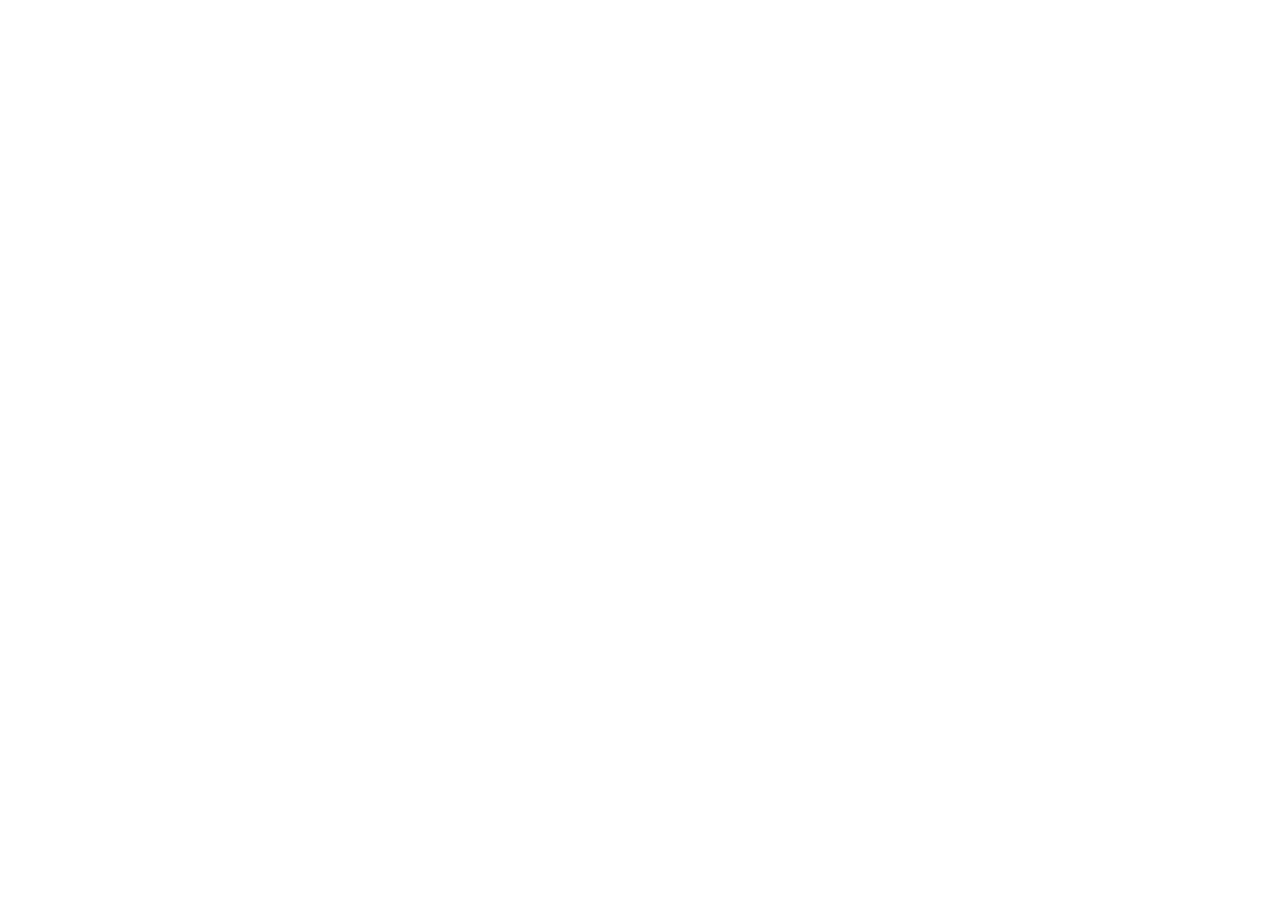
==== index.html @ ed799cfe "update" ====
<!DOCTYPE html>
<html lang="en">

<head>
    <meta content='UTF-8' http-equiv='Content-Type'>
    <meta content='minimum-scale=1, initial-scale=1, width=device-width, shrink-to-fit=no' name='viewport'>  
    <meta content='global' name='target'>
    <meta content='global' name='distribution'>
    <meta content='notranslate' name='google'>
    <meta content='unsafe-url' name='referrer'>
    <meta content='telephone=no' name='format -detection'>

    <meta content='' name='generator'>
    <meta content='summary_large_image' name='twitter:card'>

    <!--[langaue]__________________________________________________-->
    <meta content='en' property='og:type' >
    <meta content='en' property='og:locale' >
    <meta content='en' http-equiv='Content-Language' >
    <meta content='en' name='language' >
    <!--[/language]__________________________________________________-->


    <!--[url]__________________________________________________-->
    <meta content='//sharm-elsheikh.github.io' property='og:url' >
    <link href='//sharm-elsheikh.github.io' rel='canonical'/>
    <link href='//sharm-elsheikh.github.io/#/en/' rel='alternate'/>
    <link href='//sharm-elsheikh.github.io/#/en/tours' rel='alternate'/>
    <meta content='//sharm-elsheikh.github.io' name='twitter:url'>
    <!--[url]__________________________________________________-->


    <!--[Title]__________________________________________________-->
    <title>Travco Excursions</title>
    <meta content='Travco Excursions' property='og:title' >
    <meta content='Travco Excursions' property='og:site_name' >

    <meta content='Travco Excursions' name='twitter:title'>
    <!--[/Title]__________________________________________________-->


    <!--[Description]__________________________________________________-->
    <meta content='Travco Excursions' name='description'>
    <meta content='Travco Excursions' property='og:description' >

    <meta content='Travco Excursions' name='twitter:description'>
    <!--[/Description]__________________________________________________-->


    <!--[images]__________________________________________________-->
    <link rel="icon" href="/res/pics/travco/logo.png">

    <link href='/res/pics/travco/travco.png' rel='image_src'/>
    <meta content='/res/pics/travco/travco.png' name='thumbnail'>
    <meta content='/res/pics/travco/travco.png' property='og:image' >
    <meta content='1200' property='og:image:width' >
    <meta content='630' property='og:image:height' >
    <meta content='' property='og:image:alt' >

    <meta content='/res/pics/travco/travco.png' name='twitter:image'>
    <meta content='1200' name='twitter:image:width'>
    <meta content='630' name='twitter:image:height'>
    <meta content='' name='twitter:image:alt'>

    <!--[/images]__________________________________________________-->


    <!--[PWA]__________________________________________________-->
    <link href='/manifest.json' rel='manifest'/>

    <meta content='IE=edge,chrome=1' http-equiv='X-UA-Compatible'>
    <meta content='yes' name='mobile-web-app-capable'>
    <meta content='yes' name='apple-mobile-web-app-capable'>
    <meta content='Travco Excursions' name='application-name'>
    <meta content='Travco Excursions' name='apple-mobile-web-app-title'>
    <meta content='Travco Excursions' name='msapplication-starturl'>
    <meta content='force' name='imagemode'>
    <meta content='no' name='full-screen'>
    <meta content='application' name='browsermode'>
    <meta content='#bc004b' name='theme-color'>
    <meta content='#bc004b' name='apple-mobile-web-app-status-bar-style'>
    <meta content='#bc004b' name='msapplication-TileColor'>
    <meta content='#bc004b' name='msapplication-navbutton-color'>
    <link href='/res/pics/travco/logo.png' rel='shortcut icon' type='image/x-icon'/>

    <link href='/res/pics/travco/logo.png' rel='mask-icon' size='any'/>
    <link href='/res/pics/travco/logo.png' rel='icon' sizes='192x92' type='image/png'/>
    <link href='/res/pics/travco/logo.png' rel='icon' sizes='512x512' type='image/png'/>
    <link href='/res/pics/travco/logo.png' rel='apple-touch-icon'/>
    <link href='/res/pics/travco/logo.png' rel='apple-touch-icon-precomposed' sizes='57x57'/>
    <link href='/res/pics/travco/logo.png' rel='apple-touch-icon' sizes='72x72'/>
    <link href='/res/pics/travco/logo.png' rel='apple-touch-icon' sizes='76x76'/>
    <link href='/res/pics/travco/logo.png' rel='apple-touch-icon' sizes='120x120'/>
    <link href='/res/pics/travco/logo.png' rel='apple-touch-icon' sizes='152x152'/>
    <link href='/res/pics/travco/logo.png' rel='apple-touch-icon' sizes='512x512'/>
    <link href='/res/pics/travco/logo.png' rel='apple-touch-startup-image'/>
    <meta content='/res/pics/travco/logo.png' name='msapplication-TileImage'>
    <meta content='/res/pics/travco/logo.png' name='msapplication-square70x70logo'>
    <meta content='/res/pics/travco/logo.png' name='msapplication-square150x150logo'>
    <meta content='/res/pics/travco/logo.png' name='msapplication-square310x310logo'>

    <!--[/PWA]__________________________________________________-->

    <link href="res/libs/beercss/beer.min.css" rel="stylesheet"/>
    <link href="res/css/index.css" rel="stylesheet"/>

    <script src="res/libs/vue/vue.global.prod.js"></script>
    <script src="res/libs/vue/vue-router.global.prod.js"></script>

</head>

<body class="light">
<div id="app">
    <router-view></router-view>
</div>
    <script type="module" src="res/libs/beercss/beer.min.js"></script>
    <script src="res/js/index.js"></script>
</body>
</html>
---- res/css/index.css ----
[v-cloak] {display: none;}
.hide {display: none;}
.invisible {visibility: hidden;}

:root,body.light {
--primary:#bc004b;
--on-primary:#ffffff;
--primary-container:#ffd9de;
--on-primary-container:#400014;
--secondary:#75565b;
--on-secondary:#ffffff;
--secondary-container:#ffd9de;
--on-secondary-container:#2c1519;
--tertiary:#795831;
--on-tertiary:#ffffff;
--tertiary-container:#ffddba;
--on-tertiary-container:#2b1700;
--error:#ba1a1a;
--on-error:#ffffff;
--error-container:#ffdad6;
--on-error-container:#410002;
--background:#fffbff;
--on-background:#201a1b;
--surface:#fff8f7;
--on-surface:#201a1b;
--surface-variant:#f3dddf;
--on-surface-variant:#524345;
--outline:#847375;
--outline-variant:#d6c2c3;
--shadow:#000000;
--scrim:#000000;
--inverse-surface:#362f2f;
--inverse-on-surface:#fbeeee;
--inverse-primary:#ffb2be;
--surface-dim:#e3d7d8;
--surface-bright:#fff8f7;
--surface-container-lowest:#ffffff;
--surface-container-low:#fdf1f1;
--surface-container:#f8ebeb;
--surface-container-high:#f2e5e6;
--surface-container-highest:#ece0e0;
}
/* body.dark { } */


.fade-enter-active, .fade-leave-active {transition: opacity 0.5s ease;}
.fade-enter-from, .fade-leave-to {opacity: 0;}
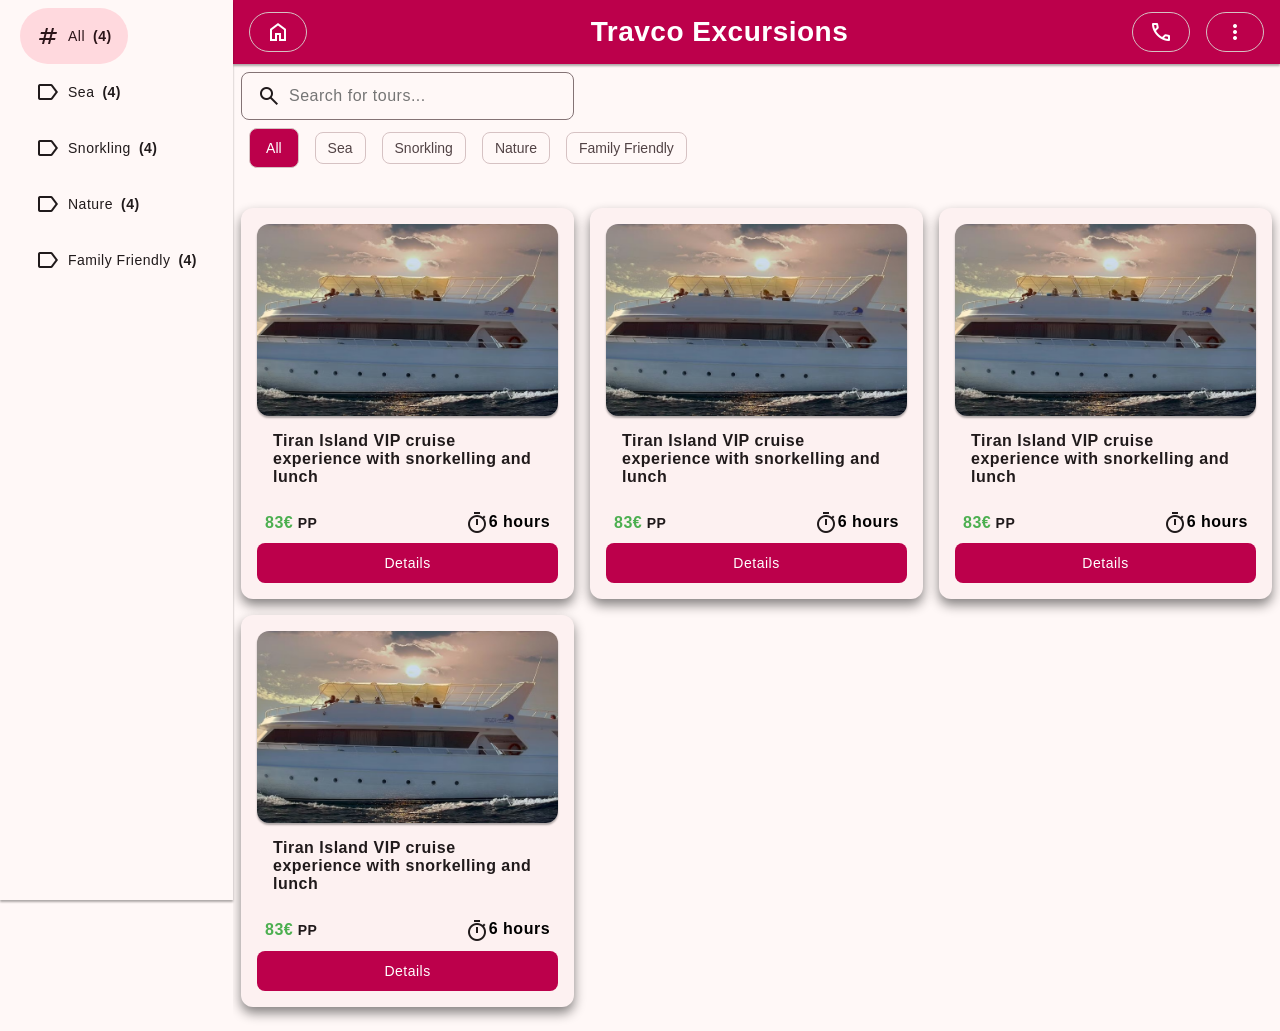
==== commit d5b46dc9: "update" ====
--- a/index.html
+++ b/index.html
@@ -2,118 +2,75 @@
 <html lang="en">
 
 <head>
-    <meta content='UTF-8' http-equiv='Content-Type'>
-    <meta content='minimum-scale=1, initial-scale=1, width=device-width, shrink-to-fit=no' name='viewport'>  
-    <meta content='global' name='target'>
-    <meta content='global' name='distribution'>
+    <meta charset="UTF-8">
+    <meta content='width=device-width, initial-scale=1, shrink-to-fit=no' name='viewport'>
     <meta content='notranslate' name='google'>
     <meta content='unsafe-url' name='referrer'>
-    <meta content='telephone=no' name='format -detection'>
-
-    <meta content='' name='generator'>
+    
     <meta content='summary_large_image' name='twitter:card'>
-
-    <!--[langaue]__________________________________________________-->
-    <meta content='en' property='og:type' >
-    <meta content='en' property='og:locale' >
-    <meta content='en' http-equiv='Content-Language' >
-    <meta content='en' name='language' >
+    
+    <!--[language]__________________________________________________-->
+    <meta content='en' property='og:locale'>
+    <meta content='en' http-equiv='Content-Language'>
     <!--[/language]__________________________________________________-->
-
-
+    
     <!--[url]__________________________________________________-->
-    <meta content='//sharm-elsheikh.github.io' property='og:url' >
-    <link href='//sharm-elsheikh.github.io' rel='canonical'/>
-    <link href='//sharm-elsheikh.github.io/#/en/' rel='alternate'/>
-    <link href='//sharm-elsheikh.github.io/#/en/tours' rel='alternate'/>
-    <meta content='//sharm-elsheikh.github.io' name='twitter:url'>
+    <meta content='https://travco-excursions.github.io' property='og:url'>
+    <link href='https://travco-excursions.github.io' rel='canonical' />
+    <link href='https://travco-excursions.github.io/#/en/' rel='alternate' />
+    <link href='https://travco-excursions.github.io/#/en/tours' rel='alternate' />
+    <meta content='https://travco-excursions.github.io' name='twitter:url'>
     <!--[url]__________________________________________________-->
-
-
+    
     <!--[Title]__________________________________________________-->
     <title>Travco Excursions</title>
-    <meta content='Travco Excursions' property='og:title' >
-    <meta content='Travco Excursions' property='og:site_name' >
-
+    <meta content='Travco Excursions' property='og:title'>
+    <meta content='Travco Excursions' property='og:site_name'>
     <meta content='Travco Excursions' name='twitter:title'>
     <!--[/Title]__________________________________________________-->
-
-
+    
     <!--[Description]__________________________________________________-->
     <meta content='Travco Excursions' name='description'>
-    <meta content='Travco Excursions' property='og:description' >
-
+    <meta content='Travco Excursions' property='og:description'>
     <meta content='Travco Excursions' name='twitter:description'>
     <!--[/Description]__________________________________________________-->
-
-
+    
     <!--[images]__________________________________________________-->
     <link rel="icon" href="/res/pics/travco/logo.png">
-
-    <link href='/res/pics/travco/travco.png' rel='image_src'/>
-    <meta content='/res/pics/travco/travco.png' name='thumbnail'>
-    <meta content='/res/pics/travco/travco.png' property='og:image' >
-    <meta content='1200' property='og:image:width' >
-    <meta content='630' property='og:image:height' >
-    <meta content='' property='og:image:alt' >
-
+    <meta content='/res/pics/travco/travco.png' property='og:image'>
+    <meta content='1200' property='og:image:width'>
+    <meta content='630' property='og:image:height'>
     <meta content='/res/pics/travco/travco.png' name='twitter:image'>
-    <meta content='1200' name='twitter:image:width'>
-    <meta content='630' name='twitter:image:height'>
-    <meta content='' name='twitter:image:alt'>
-
     <!--[/images]__________________________________________________-->
-
-
+    
     <!--[PWA]__________________________________________________-->
-    <link href='/manifest.json' rel='manifest'/>
-
-    <meta content='IE=edge,chrome=1' http-equiv='X-UA-Compatible'>
+    <link href='/manifest.json' rel='manifest' />
     <meta content='yes' name='mobile-web-app-capable'>
     <meta content='yes' name='apple-mobile-web-app-capable'>
     <meta content='Travco Excursions' name='application-name'>
     <meta content='Travco Excursions' name='apple-mobile-web-app-title'>
-    <meta content='Travco Excursions' name='msapplication-starturl'>
-    <meta content='force' name='imagemode'>
-    <meta content='no' name='full-screen'>
-    <meta content='application' name='browsermode'>
     <meta content='#bc004b' name='theme-color'>
     <meta content='#bc004b' name='apple-mobile-web-app-status-bar-style'>
-    <meta content='#bc004b' name='msapplication-TileColor'>
-    <meta content='#bc004b' name='msapplication-navbutton-color'>
-    <link href='/res/pics/travco/logo.png' rel='shortcut icon' type='image/x-icon'/>
-
-    <link href='/res/pics/travco/logo.png' rel='mask-icon' size='any'/>
-    <link href='/res/pics/travco/logo.png' rel='icon' sizes='192x92' type='image/png'/>
-    <link href='/res/pics/travco/logo.png' rel='icon' sizes='512x512' type='image/png'/>
-    <link href='/res/pics/travco/logo.png' rel='apple-touch-icon'/>
-    <link href='/res/pics/travco/logo.png' rel='apple-touch-icon-precomposed' sizes='57x57'/>
-    <link href='/res/pics/travco/logo.png' rel='apple-touch-icon' sizes='72x72'/>
-    <link href='/res/pics/travco/logo.png' rel='apple-touch-icon' sizes='76x76'/>
-    <link href='/res/pics/travco/logo.png' rel='apple-touch-icon' sizes='120x120'/>
-    <link href='/res/pics/travco/logo.png' rel='apple-touch-icon' sizes='152x152'/>
-    <link href='/res/pics/travco/logo.png' rel='apple-touch-icon' sizes='512x512'/>
-    <link href='/res/pics/travco/logo.png' rel='apple-touch-startup-image'/>
-    <meta content='/res/pics/travco/logo.png' name='msapplication-TileImage'>
-    <meta content='/res/pics/travco/logo.png' name='msapplication-square70x70logo'>
-    <meta content='/res/pics/travco/logo.png' name='msapplication-square150x150logo'>
-    <meta content='/res/pics/travco/logo.png' name='msapplication-square310x310logo'>
-
+    
+    <link href='/res/pics/travco/logo.png' rel='shortcut icon' type='image/x-icon' />
+    <link href='/res/pics/travco/logo-192x192.png' rel='icon' sizes='192x192' type='image/png' />
+    <link href='/res/pics/travco/logo-512x512.png' rel='icon' sizes='512x512' type='image/png' />
+    <link href='/res/pics/travco/logo.png' rel='apple-touch-icon' />
     <!--[/PWA]__________________________________________________-->
-
-    <link href="res/libs/beercss/beer.min.css" rel="stylesheet"/>
-    <link href="res/css/index.css" rel="stylesheet"/>
-
+    
+    <link href="res/libs/beercss/beer.min.css" rel="stylesheet" />
+    <link href="res/css/index.css" rel="stylesheet" />
+    
     <script src="res/libs/vue/vue.global.prod.js"></script>
     <script src="res/libs/vue/vue-router.global.prod.js"></script>
-
 </head>
 
 <body class="light">
-<div id="app">
-    <router-view></router-view>
-</div>
+    <div id="app">
+        <router-view></router-view>
+    </div>
     <script type="module" src="res/libs/beercss/beer.min.js"></script>
     <script src="res/js/index.js"></script>
 </body>
+
 </html>
--- a/res/libs/beercss/beer.min.css
+++ b/res/libs/beercss/beer.min.css
@@ -0,0 +1,6 @@
+:root{--size: 1rem;--font: Inter, Roboto, "Helvetica Neue", "Arial Nova", "Nimbus Sans", "Noto Sans", Arial, sans-serif;--font-icon: "Material Symbols Outlined";--speed1: .1s;--speed2: .2s;--speed3: .3s;--speed4: .4s;--active: rgb(128 128 128 / .192);--overlay: rgb(0 0 0 / .5);--elevate1: 0 .125rem .125rem 0 rgb(0 0 0 / .32);--elevate2: 0 .25rem .5rem 0 rgb(0 0 0 / .4);--elevate3: 0 .375rem .75rem 0 rgb(0 0 0 / .48);--top: env(safe-area-inset-top);--bottom: env(safe-area-inset-bottom);--left: env(safe-area-inset-left);--right: env(safe-area-inset-right);--image: url([data-uri])}body.dark{--image: url([data-uri])}html{font-size:var(--size)}body{color:var(--on-surface);background-color:var(--surface);overflow-x:hidden;font-family:var(--font);font-size:.875rem;line-height:1.5rem;letter-spacing:.0313rem}@media(pointer:fine){body ::-webkit-scrollbar,body ::-webkit-scrollbar-thumb,body ::-webkit-scrollbar-button{background:none;inline-size:.4rem;block-size:.4rem}body :is(:focus,:hover)::-webkit-scrollbar-thumb,body :has(:focus,:hover)::-webkit-scrollbar-thumb{background:var(--outline);border-radius:1rem}}@media(pointer:coarse){body:has(dialog[open],dialog.active),body:has(input[type=range]:focus){overflow:hidden}}@keyframes to-page{0%{opacity:0;transform:var(--_transform)}to{opacity:1;transform:translate(0)}}@keyframes to-linear-progress{0%{margin:0 0 0 -100%}50%{margin:0}to{margin:0 0 0 100%}}@keyframes to-indeterminate-progress{0%{padding:0 100% 0 0}50%{padding:0}to{padding:0 0 0 100%}}@keyframes to-rotate{0%{transform:rotate(0)}to{transform:rotate(360deg)}}@keyframes to-ripple{to{transform:scale(4);opacity:0}}:root,body.light{--primary: #6750a4;--on-primary: #ffffff;--primary-container: #e9ddff;--on-primary-container: #22005d;--secondary: #625b71;--on-secondary: #ffffff;--secondary-container: #e8def8;--on-secondary-container: #1e192b;--tertiary: #7e5260;--on-tertiary: #ffffff;--tertiary-container: #ffd9e3;--on-tertiary-container: #31101d;--error: #ba1a1a;--on-error: #ffffff;--error-container: #ffdad6;--on-error-container: #410002;--background: #fffbff;--on-background: #1c1b1e;--surface: #fdf8fd;--on-surface: #1c1b1e;--surface-variant: #e7e0eb;--on-surface-variant: #49454e;--outline: #7a757f;--outline-variant: #cac4cf;--shadow: #000000;--scrim: #000000;--inverse-surface: #313033;--inverse-on-surface: #f4eff4;--inverse-primary: #cfbcff;--surface-dim: #ddd8dd;--surface-bright: #fdf8fd;--surface-container-lowest: #ffffff;--surface-container-low: #f7f2f7;--surface-container: #f2ecf1;--surface-container-high: #ece7eb;--surface-container-highest: #e6e1e6}body.dark{--primary: #cfbcff;--on-primary: #381e72;--primary-container: #4f378a;--on-primary-container: #e9ddff;--secondary: #cbc2db;--on-secondary: #332d41;--secondary-container: #4a4458;--on-secondary-container: #e8def8;--tertiary: #efb8c8;--on-tertiary: #4a2532;--tertiary-container: #633b48;--on-tertiary-container: #ffd9e3;--error: #ffb4ab;--on-error: #690005;--error-container: #93000a;--on-error-container: #ffb4ab;--background: #1c1b1e;--on-background: #e6e1e6;--surface: #141316;--on-surface: #e6e1e6;--surface-variant: #49454e;--on-surface-variant: #cac4cf;--outline: #948f99;--outline-variant: #49454e;--shadow: #000000;--scrim: #000000;--inverse-surface: #e6e1e6;--inverse-on-surface: #313033;--inverse-primary: #6750a4;--surface-dim: #141316;--surface-bright: #3a383c;--surface-container-lowest: #0f0e11;--surface-container-low: #1c1b1e;--surface-container: #201f22;--surface-container-high: #2b292d;--surface-container-highest: #363438}
+@font-face{font-family:Material Symbols Outlined;font-style:normal;font-weight:400;font-display:swap;src:url(material-symbols-outlined.woff2) format("woff2"),url(material-symbols-outlined.woff2) format("woff2")}
+@font-face{font-family:Material Symbols Rounded;font-style:normal;font-weight:400;font-display:swap;src:url(material-symbols-rounded.woff2) format("woff2"),url(material-symbols-rounded.woff2) format("woff2")}
+@font-face{font-family:Material Symbols Sharp;font-style:normal;font-weight:400;font-display:swap;src:url(material-symbols-sharp.woff2) format("woff2"),url(material-symbols-sharp.woff2) format("woff2")}
+@font-face{font-family:Material Symbols Subset;font-style:normal;font-weight:400;font-display:swap;src:url(material-symbols-subset.woff2) format("woff2"),url(material-symbols-subset.woff2) format("woff2")}
+*{-webkit-tap-highlight-color:transparent;position:relative;vertical-align:middle;color:inherit;margin:0;padding:0;border-radius:inherit;box-sizing:border-box}*:after,*:before{all:unset}label{font-size:.75rem;vertical-align:baseline}a,b,i,span,strong,em,code{vertical-align:baseline}a,button,.button{cursor:pointer;text-decoration:none;display:inline-flex;align-items:center;border:none;font-family:inherit;outline:inherit;justify-content:center}:is(nav,.tabs,.field)>a,button,.button,.chip,i,label{-webkit-user-select:none;user-select:none}:not(.grid,nav,.row)>:not(progress.max)+:is(address,article,blockquote,code,.field,fieldset,form,.grid,h1,h2,h3,h4,h5,h6,nav,ol,p,pre,.row,section,aside,table,.tabs,ul):not([class*=margin],.right,.left,.top,.bottom){margin-block-start:1rem}:has(>[class*=margin]){padding:.1px}:is(a,button,.button,.chip,summary):focus-visible{outline:.125rem solid var(--primary);outline-offset:.25rem}:is(nav,.row,li).group>:focus-visible{z-index:1}:is(button,.button,.chip)>:is(span,i,img,svg){pointer-events:none}div:is(:not([class]),[class=active]):has(>:not(.responsive)~:is(menu,.tooltip,input)){display:inline-flex}.middle-align{display:flex;align-items:center!important}.bottom-align{display:flex;align-items:flex-end!important}.top-align{display:flex;align-items:flex-start!important}.left-align{text-align:start;justify-content:flex-start!important}.right-align{text-align:end;justify-content:flex-end!important}.center-align{text-align:center;justify-content:center!important}[class*=blur],[class*=blur].light{--_blur: 1rem;-webkit-backdrop-filter:blur(var(--_blur));backdrop-filter:blur(var(--_blur));color:var(--on-surface);background-color:#ffffff80!important}.dark [class*=blur],[class*=blur].dark{background-color:#00000080!important}.small-blur{--_blur: .5rem}.large-blur{--_blur: 1.5rem}.horizontal{display:inline-flex;flex-direction:row!important;gap:1rem;inline-size:auto!important;max-inline-size:none!important}.horizontal>*{margin-block:0!important}.vertical{display:flex;flex-direction:column!important}:is(a,button,.button,.chip).vertical{display:inline-flex;gap:.25rem;block-size:auto!important;max-block-size:none!important;padding-block:.5rem}.vertical>*{margin-inline:0!important}.no-elevate{box-shadow:none!important}.small-elevate,.elevate{box-shadow:var(--elevate1)!important}.medium-elevate{box-shadow:var(--elevate2)!important}.large-elevate{box-shadow:var(--elevate3)!important}.round,[class*=-round]{--_round: 2rem;border-radius:var(--_round)!important}.small-round{--_round: .5rem}.large-round{--_round: 3.5rem}.no-round,.square,.top-round,.bottom-round,.left-round,.right-round{border-radius:.5rem!important}.top-round{border-start-start-radius:var(--_round)!important;border-start-end-radius:var(--_round)!important}.bottom-round{border-end-end-radius:var(--_round)!important;border-end-start-radius:var(--_round)!important}.left-round{border-start-start-radius:var(--_round)!important;border-end-start-radius:var(--_round)!important}.right-round{border-start-end-radius:var(--_round)!important;border-end-end-radius:var(--_round)!important}.circle:not(.extend){border-radius:50%}:is(.circle,.square):is(button,.button,.chip){padding:0;block-size:var(--_size);inline-size:var(--_size)}:is(.circle,.square)>span:not([class]){display:none}:is(.circle,.square).round{border-radius:1rem!important}.border:not(table,.field,.list,menu,article){box-sizing:border-box;border:.0625rem solid var(--outline);background-color:transparent;box-shadow:none}.no-border{border-color:transparent!important}.margin,[class*=-margin]:not(.left-margin,.right-margin,.top-margin,.bottom-margin,.horizontal-margin,.vertical-margin){margin:var(--_margin)!important}.margin,[class*=-margin]{--_margin: 1rem}.no-margin{--_margin: 0}.auto-margin{--_margin: auto}.tiny-margin{--_margin: .25rem}.small-margin{--_margin: .5rem}.large-margin{--_margin: 1.5rem}.left-margin,.horizontal-margin{margin-inline-start:var(--_margin)!important}.right-margin,.horizontal-margin{margin-inline-end:var(--_margin)!important}.top-margin,.vertical-margin{margin-block-start:var(--_margin)!important}.bottom-margin,.vertical-margin{margin-block-end:var(--_margin)!important}.no-opacity{opacity:0!important}.small-opacity{opacity:.25!important}.medium-opacity{opacity:.5!important}.large-opacity{opacity:.75!important}.opacity{opacity:1!important}.padding,[class*=-padding]:not(.left-padding,.right-padding,.top-padding,.bottom-padding,.horizontal-padding,.vertical-padding){padding:var(--_padding)!important}.padding,[class*=-padding]{--_padding: 1rem}.no-padding{--_padding: 0 !important}.tiny-padding{--_padding: .25rem !important}.small-padding{--_padding: .5rem !important}.large-padding{--_padding: 1.5rem !important}.left-padding,.horizontal-padding{padding-inline-start:var(--_padding)!important}.right-padding,.horizontal-padding{padding-inline-end:var(--_padding)!important}.top-padding,.vertical-padding{padding-block-start:var(--_padding)!important}.bottom-padding,.vertical-padding{padding-block-end:var(--_padding)!important}.front{z-index:10!important}.back{z-index:-10!important}.left{inset-inline-start:0}.right{inset-inline-end:0}.top{inset-block-start:0}.bottom{inset-block-end:0}.center{inset-inline-start:50%;transform:translate(-50%)}[dir=rtl] .center{transform:translate(50%)}.middle{inset-block-start:50%;transform:translateY(-50%)}.middle.center{transform:translate(-50%,-50%)}[dir=rtl] .middle.center{transform:translate(50%,-50%)}[class*=ripple]:is(:hover,:focus-visible):after{content:"";position:absolute;top:0;right:0;bottom:0;left:0;background:currentColor;opacity:.1;border-radius:inherit}.ripple{--_duration: .6s}.fast-ripple{--_duration: .2s}.slow-ripple{--_duration: 1.8s}.ripple-js{position:absolute;top:0;right:0;bottom:0;left:0;pointer-events:none;overflow:hidden}.ripple-js>div{position:absolute;border-radius:50%;background:currentColor;opacity:.3;transform:scale(0);animation:to-ripple var(--_duration) linear}.scroll{overflow:auto}.no-scroll{overflow:hidden}.shadow{background-color:#00000050}:is(.left-shadow,.right-shadow,.top-shadow,.bottom-shadow){background-color:transparent!important}.left-shadow{background-image:linear-gradient(to right,black,transparent)!important}.right-shadow{background-image:linear-gradient(to left,black,transparent)!important}.bottom-shadow{background-image:linear-gradient(to top,black,transparent)!important}.top-shadow{background-image:linear-gradient(to bottom,black,transparent)!important}[class*=-width]{max-inline-size:100%}.auto-width{inline-size:auto}.small-width{inline-size:12rem!important}.medium-width{inline-size:24rem!important}.large-width{inline-size:36rem!important}.auto-height{block-size:auto}.small-height{block-size:12rem!important}.medium-height{block-size:24rem!important}.large-height{block-size:36rem!important}.wrap{display:block;white-space:normal}.no-wrap:not(menu){display:flex;white-space:nowrap}.tiny-space:not(nav,.row,.grid,table,.tooltip,.list,menu,.shape){block-size:.5rem}:is(.space,.small-space):not(nav,.row,.grid,table,.tooltip,.list,menu,.shape){block-size:1rem}.medium-space:not(nav,.row,.grid,table,.tooltip,.list,menu,.shape){block-size:2rem}.large-space:not(nav,.row,.grid,table,.tooltip,.list,menu,.shape){block-size:3rem}.extra-space:not(nav,.row,.grid,table,.tooltip,.list,menu,.shape){block-size:4rem}.responsive{inline-size:-webkit-fill-available;inline-size:-moz-available}@media only screen and (max-width:600px){:is(.m,.l):not(.s){display:none!important}}@media only screen and (min-width:601px)and (max-width:992px){:is(.s,.l):not(.m){display:none!important}}@media only screen and (min-width:993px){:is(.m,.s):not(.l){display:none!important}}h1,h2,h3,h4,h5,h6,.h1,.h2,.h3,.h4,.h5,.h6{font-weight:400;display:block;align-items:center;line-height:normal}h1,.h1{font-size:3.5625rem}h2,.h2{font-size:2.8125rem}h3,.h3{font-size:2.25rem}h4,.h4{font-size:2rem}h5,.h5{font-size:1.75rem}h6,.h6{font-size:1.5rem}:is(h1,.h1).small{font-size:3.0625rem}:is(h2,.h2).small{font-size:2.3125rem}:is(h3,.h3).small{font-size:1.75rem}:is(h4,.h4).small{font-size:1.5rem}:is(h5,.h5).small{font-size:1.25rem}:is(h6,.h6).small{font-size:1rem}:is(h1,.h1).large{font-size:4.0625rem}:is(h2,.h2).large{font-size:3.3125rem}:is(h3,.h3).large{font-size:2.75rem}:is(h4,.h4).large{font-size:2.5rem}:is(h5,.h5).large{font-size:2.25rem}:is(h6,.h6).large{font-size:2rem}.link{color:var(--primary)!important}.inverse-link{color:var(--inverse-primary)!important}.truncate{overflow:hidden;white-space:nowrap!important;text-overflow:ellipsis;flex:inherit}.truncate>*{white-space:nowrap!important}.small-text{font-size:.75rem}.medium-text{font-size:.875rem}.large-text{font-size:1rem}.upper{text-transform:uppercase}.lower{text-transform:lowercase}.capitalize{text-transform:capitalize}.bold{font-weight:700}.overline{text-decoration:line-through}.underline{text-decoration:underline}.italic{font-style:italic}p{margin:.5rem 0}.no-line{line-height:normal}.tiny-line{line-height:1.25rem}.small-line{line-height:1.5rem}.medium-line{line-height:1.75rem}.large-line{line-height:2rem}.extra-line{line-height:2.25rem}pre{border-radius:0;background-color:var(--surface-container);white-space:pre-wrap;padding:1rem;border-inline-start:.25rem solid var(--primary);font-family:inherit}blockquote{border-radius:0;padding:1rem;border-inline-start:.25rem solid var(--primary);font-family:inherit}code{border-radius:0;background-color:var(--surface-container);white-space:pre-wrap;padding:.25rem}pre>code,blockquote>code{padding:0}.scroll>code{white-space:pre}pre:has(>code){direction:ltr;text-align:start}sub{vertical-align:sub}sup{vertical-align:super}:is(.wave,.chip,.button,button,nav.tabbed>a,.tabs>a,nav.toolbar>a):not([class*=ripple]):after,nav:is(.left,.right,.bottom,.top).max>a:after,nav:is(.left,.right,.bottom,.top).max>:is(ol,ul)>li>a:after,nav:is(.left,.right,.bottom,.top):not(.max)>a>i:after,nav:is(.left,.right,.bottom,.top):not(.max)>:is(ol,ul)>li>a>i:after{content:"";position:absolute;top:0;right:0;bottom:0;left:0;z-index:1;border-radius:inherit;inline-size:100%;block-size:100%;background-position:center;background-image:radial-gradient(circle,currentColor 1%,transparent 1%);opacity:0;transition:none;pointer-events:none}:is(.wave,.chip,.button,button,nav.tabbed>a,.tabs>a,nav.toolbar>a):not([class*=ripple]):is(:focus-visible,:hover):after,nav:is(.left,.right,.bottom,.top).max>a:not(.button,.chip):is(:focus-visible,:hover):after,nav:is(.left,.right,.bottom,.top).max>:is(ol,ul)>li>a:not(.button,.chip):is(:focus-visible,:hover):after,nav:is(.left,.right,.bottom,.top):not(.max)>a:not(.button,.chip):is(:focus-visible,:hover)>i:after,nav:is(.left,.right,.bottom,.top):not(.max)>:is(ol,ul)>li>a:not(.button,.chip):is(:focus-visible,:hover)>i:after{background-size:22500%;opacity:.1;transition:background-size var(--speed2) linear}:is(.wave,.chip,.button,button,nav.tabbed>a,.tabs>a,nav.toolbar>a,nav.max>a):not([class*=ripple]):active:after,nav:is(.left,.right,.bottom,.top).max>a:active:after,nav:is(.left,.right,.bottom,.top).max>:is(ol,ul)>li>a:active:after,nav:is(.left,.right,.bottom,.top):not(.max)>a:active>i:after,nav:is(.left,.right,.bottom,.top):not(.max)>:is(ol,ul)>li>a:active>i:after{background-size:0%;opacity:0;transition:none}.no-wave:after,.no-wave:is(:hover,:active):after{display:none}.zoom,.tiny-zoom{zoom:2}.small-zoom{zoom:3}.medium-zoom{zoom:4}.large-zoom{zoom:5}.extra-zoom{zoom:6}.badge{--_x: 0;--_y: -100%;display:inline-flex;align-items:center;justify-content:center;position:absolute;font-size:.6875rem;z-index:2;padding:0 .25rem;min-block-size:1rem;min-inline-size:1rem;background-color:var(--error);color:var(--on-error);line-height:normal;border-radius:1rem;inset:50% auto auto 50%;transform:translate(var(--_x, 50%),var(--_y, -50%));font-family:var(--font)}.badge.top{--_y: -100%}.badge.bottom{--_y: 0}.badge.left{--_x: -100%}.badge.right{--_x: 0}.badge.border{border-color:var(--error);color:var(--error);background-color:var(--surface)}.badge:is(.circle,.square){text-align:center;inline-size:auto;block-size:auto;padding:0 .25rem;border-radius:1rem}.badge.square{border-radius:0}.badge.min>*{display:none}.badge.min{clip-path:circle(18.75% at 50% 50%)}nav:is(.left,.right,.top,.bottom)>a>.badge,nav:is(.left,.right,.top,.bottom)>:is(ol,ul)>li>a>.badge{inset:1rem auto auto 50%}.badge.none{inset:auto!important;transform:none;position:relative;margin:0 .125rem}header,footer{display:grid;align-content:center;border-radius:0;padding:0 1rem}:is(dialog,article)>:is(header,footer){padding-inline:0;top:0;right:0;bottom:0;left:0}header{min-block-size:4rem}footer{min-block-size:5rem}:is(header,footer,menu>*).fixed{position:sticky;top:0;right:0;bottom:0;left:0;z-index:11;background-color:inherit}header.fixed{inset:calc(-1 * var(--_padding, 0)) 0 0 0;margin-block-start:calc(-1 * var(--_padding, 0))}footer.fixed{inset:0 0 calc(-1 * var(--_padding, 0)) 0;margin-block-end:calc(-1 * var(--_padding, 0))}:is(header,footer).fixed.min{margin-inline:auto}dialog>:is(header,footer){background:none}dialog>:is(header,footer).fixed{background-color:inherit}:is(main,header,footer,section).responsive{max-inline-size:min(100vw,75rem);margin:0 auto}:is(main,header,footer,section).responsive.max{max-inline-size:none}:has(>main)>:is(header,footer).fixed{transform:none;box-sizing:content-box;position:sticky;top:0;right:0;bottom:0;left:0;z-index:12}:has(>main)>header{padding-block-start:var(--top, 0)}:has(>main)>footer{padding-block-end:var(--bottom, 0)}nav.top~header,nav.bottom~footer{padding-block:0}nav.top~header.fixed{inset-block:calc(var(--top, 0) + 4.5rem) 0}nav.bottom~footer.fixed{inset-block:0 calc(var(--bottom, 0) + 4.5rem)}:is(nav,.row)>header{background-color:inherit}.button,button{--_padding: 1rem;--_size: 2.5rem;--_round: calc(var(--_size) / 2) !important;box-sizing:content-box;display:inline-flex;align-items:center;justify-content:center;block-size:var(--_size);font-size:.875rem;font-weight:500;color:var(--on-primary);padding:0 var(--_padding);background-color:var(--primary);border-radius:1.25rem;transition:transform var(--speed3),border-radius var(--speed2),padding var(--speed3);-webkit-user-select:none;user-select:none;gap:.5rem;line-height:normal}:is(button,.button).small{--_size: 2rem;--_padding: .75rem}:is(button,.button).large{--_size: 3rem;--_padding: 1.25rem}:is(.button,button):is(.extra,.extend){--_size: 3.5rem;font-size:1rem;--_padding: 1.5rem}:is(button,.button):is(.square,.circle){--_padding: 0}:is(button,.button).border{border-color:var(--outline-variant);color:var(--primary)}.extend>span:not([class]){display:none}.extend:is(:hover,.active){inline-size:auto;--_padding: 1.5rem;padding:0 var(--_padding)}.extend:is(:hover,.active)>i+span{display:inherit;margin-inline-start:var(--_padding)}.extend:is(:hover,.active)>:is(img,svg)+span{display:inherit;margin-inline-start:calc(1rem + var(--_padding, 0))}:is(.button,button)[disabled]{opacity:.5;cursor:not-allowed}.button[disabled]{pointer-events:none}:is(.button,button)[disabled]:before,:is(.button,button)[disabled]:after{display:none}:is(.button,button):not(.chip,.extend).fill{background-color:var(--secondary-container)!important;color:var(--on-secondary-container)!important}:is(.button,button):not(.chip,.extend).active{background-color:var(--primary-container);color:var(--on-primary-container)}:is(.button,button):not(.chip,.extend).fill.active{background-color:var(--secondary)!important;color:var(--on-secondary)!important}:is(.button,button):not(.chip,.extend).border.active{background-color:var(--inverse-surface)!important;color:var(--inverse-on-surface)!important;border-color:var(--inverse-surface)!important}:is(.button,button):not(.chip):active,:is(.button,button):not(.chip).active{border-radius:.5rem!important}article{--_padding: 1rem;box-shadow:var(--elevate1);background-color:var(--surface-container-low);color:var(--on-surface);padding:var(--_padding);border-radius:.75rem;display:block;transition:transform var(--speed3),border-radius var(--speed3),padding var(--speed3)}article.small{block-size:12rem}article.medium{block-size:20rem}article.large{block-size:32rem}article.border{box-shadow:none;border:.0625rem solid var(--outline-variant)}.chip{--_padding: .75rem;--_size: 2rem;--_round: calc(var(--_size) / 2) !important;box-sizing:border-box;display:inline-flex;align-items:center;justify-content:center;block-size:var(--_size);min-inline-size:var(--_size);font-size:.875rem;font-weight:500;background-color:transparent;border:.0625rem solid var(--outline-variant);color:var(--on-surface-variant);padding:0 var(--_padding);border-radius:.5rem;transition:transform var(--speed3),border-radius var(--speed3),padding var(--speed3);-webkit-user-select:none;user-select:none;gap:.5rem;line-height:normal;letter-spacing:normal}.chip.medium{--_size: 2.5rem;--_padding: 1rem}.chip.large{--_padding: 1.25rem;--_size: 3rem}.chip.fill{border:none}dialog{--_padding: 1.5rem;--_top: calc(var(--_padding, 0) + var(--top, 0));--_bottom: calc(var(--_padding, 0) + var(--bottom, 0));display:block;visibility:hidden;border:none;opacity:0;position:fixed;box-shadow:var(--elevate2);color:var(--on-surface);background-color:var(--surface-container-high);padding:var(--_padding);z-index:100;inset:10% auto auto 50%;min-inline-size:20rem;max-inline-size:100%;max-block-size:80%;overflow-x:hidden;overflow-y:auto;transition:all var(--speed3),0s background-color;border-radius:1.75rem;transform:translate(-50%,-4rem);outline:none}dialog.small{inline-size:25%;block-size:25%}dialog.medium{inline-size:50%;block-size:50%}dialog.large{inline-size:75%;block-size:75%}dialog:is(.active,[open]){visibility:visible;opacity:1;transform:translate(-50%)}dialog:popover-open{visibility:visible;opacity:1;transform:translate(-50%)}dialog:is(.top,.right,.bottom,.left,.max){--_padding: 1rem}dialog:is(.top,.bottom){opacity:1;block-size:auto;inline-size:100%;min-inline-size:auto;max-block-size:100%}dialog.top{inset:0 auto auto 0;transform:translateY(-100%);border-radius:0 0 1rem 1rem;padding-block-start:var(--_top)}dialog.bottom{inset:auto auto 0 0;transform:translateY(100%);border-radius:1rem 1rem 0 0;padding-block-end:var(--_bottom)}dialog:is(.left,.right){opacity:1;inset:0 auto auto 0;inline-size:auto;block-size:100%;max-block-size:100%;background-color:var(--surface);padding-block:var(--_top) var(--_bottom)}[dir=rtl] dialog.right,dialog.left{inset:0 auto auto 0;border-radius:0 1rem 1rem 0;transform:translate(-100%)}[dir=rtl] dialog.left,dialog.right{inset:0 0 auto auto;border-radius:1rem 0 0 1rem;transform:translate(100%)}dialog.max{inset:0 auto auto 0;inline-size:100%;block-size:100%;max-inline-size:100%;max-block-size:100%;transform:translateY(4rem);background-color:var(--surface);border-radius:0;padding-block:var(--_top) var(--_bottom)}dialog:is(.active,[open]):is(.left,.right,.top,.bottom,.max){transform:translate(0)}dialog:popover-open:is(.left,.right,.top,.bottom,.max){transform:translate(0)}dialog.small:is(.left,.right){inline-size:20rem}dialog.medium:is(.left,.right){inline-size:32rem}dialog.large:is(.left,.right){inline-size:44rem}dialog.small:is(.top,.bottom){block-size:16rem}dialog.medium:is(.top,.bottom){block-size:24rem}dialog.large:is(.top,.bottom){block-size:32rem}hr,[class*=divider]{all:unset;inline-size:-webkit-fill-available;min-block-size:auto;block-size:.0625rem;background-color:var(--outline-variant);display:block}hr+*,[class*=divider]+*{margin:0!important}hr.medium,.medium-divider{margin:1rem 0!important}hr.large,.large-divider{margin:1.5rem 0!important}hr.small,.small-divider{margin:.5rem 0!important}li:has(>:is(hr,.divider)){padding:0!important;align-self:normal!important;min-inline-size:auto!important;min-block-size:auto!important;inline-size:-webkit-fill-available;background:none!important}:is(hr,.divider).vertical,li:has(>:is(hr,.divider).vertical){padding:0!important;align-self:center!important;min-inline-size:auto;min-block-size:1.5rem;inline-size:.0625rem}summary{list-style-type:none;cursor:pointer}summary::-webkit-details-marker{display:none}summary>*{pointer-events:none;margin:0}li>details>summary+.list{margin:0!important}.field{--_input: 3rem;--_start: 1.2rem;--_middle: calc(var(--_input, 0) / 2);border-radius:.25rem .25rem 0 0;min-block-size:var(--_input);display:flex;flex-direction:column}.field.fill{--_background: var(--surface-variant);background-color:unset!important;color:unset!important}.field.fill>:is(input,select,textarea){background-color:var(--_background);z-index:0}.field.small{--_input: 2.5rem;--_start: 1rem}.field.large{--_input: 3.5rem;--_start: 1.4rem}.field.extra{--_input: 4rem;--_start: 1.6rem}.field.border{border-radius:.25rem}.field[class*=round].small{border-radius:1.25rem}.field[class*=round]{border-radius:1.5rem}.field[class*=round].large{border-radius:1.75rem}.field[class*=round].extra{border-radius:2rem}.field>:is(i,img,svg,progress.circle,a){position:absolute;inset:calc((var(--_input, 0) / 2) - .75rem) auto auto auto;cursor:pointer;z-index:10;inline-size:1.5rem;block-size:1.5rem;margin:auto 0;pointer-events:none}.field>:is(a,.front){pointer-events:all!important}.field>a>:is(i,img,svg,progress.circle,a){inline-size:1.5rem;block-size:1.5rem}.field>:is(i,img,svg,progress.circle,a),[dir=rtl] .field>:is(i,img,svg,progress.circle,a):first-child{inset:calc(var(--_middle, 0) - .75rem) 1rem auto auto}.field>:is(i,img,svg,progress.circle,a):first-child,[dir=rtl] .field>:is(i,img,svg,progress.circle,a){inset:calc(var(--_middle, 0) - .75rem) auto auto 1rem}.field.invalid>i{color:var(--error)}.field>progress.circle{border-width:.1875rem}.field>:is(input,textarea,select){all:unset;position:relative;display:flex;align-items:center;box-sizing:border-box;border-radius:inherit;border:.0625rem solid transparent;padding:0 .9375rem;font-family:inherit;font-size:1rem;min-block-size:var(--_input);outline:none;z-index:1;background:none;resize:none;text-align:start;cursor:text}input::-webkit-date-and-time-value{text-align:start}:is(input,select,textarea):is(:-webkit-autofill,:autofill){-webkit-background-clip:text;-webkit-text-fill-color:var(--on-surface)}.field>:is(input,textarea,select):focus{border:.125rem solid transparent;padding-inline:.875rem}.field>textarea:not([rows]){field-sizing:content;max-block-size:12rem}input[type=file],input[type=color],:not(.field)>input:is([type^=date],[type^=time],[type=month],[type=week]),input::-webkit-calendar-picker-indicator{opacity:0;position:absolute;top:0;right:0;bottom:0;left:0;inline-size:100%;block-size:100%;margin:0;padding:0;border:0;outline:0;z-index:2!important}@media(pointer:fine){.field>input::-webkit-calendar-picker-indicator{z-index:-1!important}}input::-webkit-search-decoration,input::-webkit-search-cancel-button,input::-webkit-search-results-button,input::-webkit-search-results-decoration,input::-webkit-inner-spin-button,input::-webkit-outer-spin-button{display:none}input[type=number]{-webkit-appearance:textfield;-moz-appearance:textfield;appearance:textfield}.field.border>:is(input,textarea,select){border-color:var(--outline)}.field.border>:is(input,textarea,select):focus{border-color:var(--primary)}.field[class*=round]>:is(input,textarea,select){padding-inline:1.4376rem}.field[class*=round]>:is(input,textarea,select):focus{padding-inline:1.375rem}.field.prefix>:is(input,textarea,select){padding-inline-start:2.9375rem}.field.prefix>.slider{margin-inline-start:3.5rem}.field.prefix>:is(input,textarea,select):focus{padding-inline-start:2.875rem}.field.suffix>:is(input,textarea,select){padding-inline-end:2.9375rem}.field.suffix>.slider{margin-inline-end:3.5rem}.field.suffix>:is(input,textarea,select):focus{padding-inline-end:2.875rem}.field:not(.border,[class*=round])>:is(input,textarea,select){border-block-end-color:var(--outline)}.field:not(.border,[class*=round])>:is(input,textarea,select):focus{border-block-end-color:var(--primary)}.field[class*=round]:not(.border,.fill)>:is(input,textarea,select),.field[class*=round]:not(.border)>:is(input,textarea,select):focus{box-shadow:var(--elevate1)}.field[class*=round]:not(.border,.fill)>:is(input,textarea,select):focus{box-shadow:var(--elevate2)}.field.invalid:not(.border,[class*=round])>:is(input,textarea,select),.field.invalid:not(.border,[class*=round])>:is(input,textarea,select):focus{border-block-end-color:var(--error)}.field.invalid.border>:is(input,textarea,select),.field.invalid.border>:is(input,textarea,select):focus{border-color:var(--error)}.field:has(>:disabled){opacity:.5;cursor:not-allowed}.field>:disabled{cursor:not-allowed}.field>select{-webkit-user-select:none;user-select:none}@-moz-document url-prefix(){.field>select:focus{background-color:var(--surface)}.field.fill>select:focus{background-color:var(--surface-variant)}.field>select:focus+label{z-index:1}}.field>select>option{background-color:var(--surface)}.field>:is(input,select){padding-block-start:1rem}.field:not(.label)>:is(input,select),.field.border:not(.fill)>:is(input,select){padding-block-start:0}.field>textarea{padding-block-start:var(--_start)!important}.field>textarea:focus{padding-block-start:calc(var(--_start, 0) - .01rem)!important}.field:not(.label)>textarea,.field.border:not(.fill)>textarea{padding-block-start:calc(var(--_start, 0) - .5rem)!important}.field:not(.label)>textarea:focus,.field.border:not(.fill)>textarea:focus{padding-block-start:calc(var(--_start, 0) - .51rem)!important}.field.label>label{--_start: 1rem;position:absolute;inset:-.5rem .9375rem 0 var(--_start);display:flex;block-size:calc(var(--_input, 0) + 1rem);line-height:calc(var(--_input, 0) + 1rem);font-size:1rem;transition:all .2s;gap:.25rem;white-space:nowrap;pointer-events:none}[dir=rtl] .field.label>label{inset:-.5rem calc(var(--_start) - .0625rem) 0 .9375rem}.field.label[class*=round]>label{inset:-.5rem 1.9375rem 0 var(--_start)}[dir=rtl] .field.label[class*=round]>label{inset:-.5rem var(--_start) 0 1.9375rem}.field.label.border.prefix:not(.fill)>:is(label.active,:focus+label,[placeholder]:not(:placeholder-shown)+label,select+label){--_start: 1rem}.field.label[class*=round]>label,.field.label.border.prefix[class*=round]:not(.fill)>:is(label.active,:focus+label,[placeholder]:not(:placeholder-shown)+label,select+label){--_start: 1.5rem}.field.label.prefix>label{--_start: 3rem}.field.label>:is(label.active,:focus+label,[placeholder]:not(:placeholder-shown)+label,select+label){block-size:2.5rem;line-height:2.5rem;font-size:.75rem}.field.label.border:not(.fill)>:is(label.active,:focus+label,[placeholder]:not(:placeholder-shown)+label,select+label){block-size:1rem;line-height:1rem}.field.label.border:not(.fill)>label:after{content:"";display:block;margin:.5rem 0 0;border-block-start:.0625rem solid var(--outline);block-size:1rem;transition:none;flex:auto}.field.label.border:not(.fill)>:focus+label:after{border-block-start:.125rem solid var(--primary)}.field.label.border:not(.fill)>:is(input,textarea):is(:focus,[placeholder]:not(:placeholder-shown),.active),.field.label.border:not(.fill)>select{clip-path:polygon(-2% -2%,.75rem -2%,.75rem .5rem,calc(100% - 1rem) .5rem,calc(100% - 1rem) -2%,102% -2%,102% 102%,-2% 102%)}[dir=rtl] .field.label.border:not(.fill)>:is(input,textarea):is(:focus,[placeholder]:not(:placeholder-shown),.active),[dir=rtl] .field.label.border:not(.fill)>select{clip-path:polygon(-2% -2%,1rem -2%,1rem .5rem,calc(100% - .75rem) .5rem,calc(100% - .75rem) -2%,102% -2%,102% 102%,-2% 102%)}.field.label.border[class*=round]:not(.fill)>:is(input,textarea):is(:focus,[placeholder]:not(:placeholder-shown),.active),.field.label.border[class*=round]:not(.fill)>select{clip-path:polygon(-2% -2%,1.25rem -2%,1.25rem .5rem,calc(100% - 2rem) .5rem,calc(100% - 2rem) -2%,102% -2%,102% 102%,-2% 102%)}[dir=rtl] .field.label.border[class*=round]:not(.fill)>:is(input,textarea):is(:focus,[placeholder]:not(:placeholder-shown),.active),[dir=rtl] .field.label.border[class*=round]:not(.fill)>select{clip-path:polygon(-2% -2%,2rem -2%,2rem .5rem,calc(100% - 1.25rem) .5rem,calc(100% - 1.25rem) -2%,102% -2%,102% 102%,-2% 102%)}.field.label>:focus+label{color:var(--primary)}.field.label.invalid>label,.field.label.invalid>label:after{color:var(--error)!important;border-color:var(--error)!important}.field.label>label>a{block-size:inherit;line-height:inherit;inline-size:1rem}.field.label>label>a>:is(i,img,svg){block-size:1rem;line-height:1rem;inline-size:1rem;font-size:1rem}.field>output{display:inline-block;font-size:.75rem;background:none!important;padding:.25rem 1rem;line-height:1.25rem;align-self:start}.field>output.invalid{color:var(--error)!important}.field[class*=round]>output{padding:.25rem 1.5rem}.field.invalid>output:not(.invalid),.field:not(.invalid)>output.invalid{display:none}.field.invalid>output.invalid~menu,.field:not(.invalid)>output:not(.invalid)~menu{inset:auto auto 1.75rem 0}table td>.field{margin:0}fieldset{border-radius:.25rem;padding:1rem;border:.0625rem solid var(--outline-variant)}fieldset>legend{margin:0 -.25rem;padding:0 .25rem}fieldset>legend+*{margin-block-start:0!important}.grid{--_gap: 1rem;display:grid;grid-template-columns:repeat(12,1fr);gap:var(--_gap);block-size:auto}.grid.no-space{--_gap: 0rem}.grid.medium-space{--_gap: 1.5rem}.grid.large-space{--_gap: 2rem}.grid>*{margin:0}.s1{grid-area:auto/span 1}.s2{grid-area:auto/span 2}.s3{grid-area:auto/span 3}.s4{grid-area:auto/span 4}.s5{grid-area:auto/span 5}.s6{grid-area:auto/span 6}.s7{grid-area:auto/span 7}.s8{grid-area:auto/span 8}.s9{grid-area:auto/span 9}.s10{grid-area:auto/span 10}.s11{grid-area:auto/span 11}.s12{grid-area:auto/span 12}@media only screen and (min-width:601px){.m1{grid-area:auto/span 1}.m2{grid-area:auto/span 2}.m3{grid-area:auto/span 3}.m4{grid-area:auto/span 4}.m5{grid-area:auto/span 5}.m6{grid-area:auto/span 6}.m7{grid-area:auto/span 7}.m8{grid-area:auto/span 8}.m9{grid-area:auto/span 9}.m10{grid-area:auto/span 10}.m11{grid-area:auto/span 11}.m12{grid-area:auto/span 12}}@media only screen and (min-width:993px){.l1{grid-area:auto/span 1}.l2{grid-area:auto/span 2}.l3{grid-area:auto/span 3}.l4{grid-area:auto/span 4}.l5{grid-area:auto/span 5}.l6{grid-area:auto/span 6}.l7{grid-area:auto/span 7}.l8{grid-area:auto/span 8}.l9{grid-area:auto/span 9}.l10{grid-area:auto/span 10}.l11{grid-area:auto/span 11}.l12{grid-area:auto/span 12}}i,:is(.checkbox,.radio,.switch)>span:before,:is(.checkbox,.radio,.switch)>span>i{--_size: 1.5rem;font-family:var(--font-icon);font-weight:400;font-style:normal;font-size:var(--_size);letter-spacing:normal;text-transform:none;display:inline-flex;align-items:center;justify-content:center;white-space:nowrap;word-wrap:normal;direction:ltr;font-feature-settings:"liga";-webkit-font-smoothing:antialiased;vertical-align:middle;text-align:center;overflow:hidden;inline-size:var(--_size);min-inline-size:var(--_size);block-size:var(--_size);min-block-size:var(--_size);box-sizing:content-box;line-height:normal;border-radius:0}i:has(.badge){overflow:unset}i.tiny{--_size: 1rem}.chip>i,i.small{--_size: 1.25rem}i.medium{--_size: 1.5rem}i.large{--_size: 1.75rem}i.extra{--_size: 2rem}i.fill,a.active>i,button.active>i{font-variation-settings:"FILL" 1}i>:is(img,svg){inline-size:100%;block-size:100%;background-size:100%;border-radius:inherit;position:absolute;inset:0 auto auto 0;padding:inherit}i[class*=fa-]{font-size:calc(var(--_size, 0) * .85);line-height:normal;block-size:auto;min-block-size:auto}.absolute{position:absolute}.fixed{position:fixed}:is(.absolute,.fixed).left.right{inline-size:auto}:is(.absolute,.fixed).left.right.small{block-size:20rem}:is(.absolute,.fixed).left.right.medium{block-size:28rem}:is(.absolute,.fixed).left.right.large{block-size:44rem}:is(.absolute,.fixed).top.bottom.small{inline-size:20rem}:is(.absolute,.fixed).top.bottom.medium{inline-size:28rem}:is(.absolute,.fixed).top.bottom.large{inline-size:44rem}.list{display:flex;flex-direction:column;padding:0;margin:0;flex:1}.list>li,.list>li>details>summary,.list>li>a:only-child{all:unset;box-sizing:border-box;position:relative;display:flex;align-items:center;align-self:normal;text-align:start;justify-content:flex-start;white-space:nowrap;gap:1rem;min-block-size:3.5rem;padding:.5rem 1rem;cursor:pointer;flex:1}.list>li:has(ul,ol,details[open],a:only-child){padding:0}.list>li>.list{padding:0 0 0 1rem}.list>li>*,.list>li>a:only-child>*{margin:0}.list>li>:is(details,.max),.list>li>a:only-child>.max,.list>li>details>summary>.max{flex:1}.list.border>li:not(:last-child):before,.list.border>li>details[open]>summary:before{content:"";position:absolute;background-color:var(--outline-variant);inset:auto 0 0 0;block-size:.0625rem;inline-size:auto}.list.no-space>li,.list.no-space>li>details>summary{min-block-size:2.5rem}.list.medium-space>li,.list.medium-space>li>details>summary{min-block-size:4.5rem}.list.large-space>li,.list.large-space>li>details>summary{min-block-size:5.5rem}.list>li:focus-visible,.list>li>a:only-child:focus-visible{outline:.125rem solid var(--primary);outline-offset:-.25rem}:has(>main){display:grid;grid-template-columns:auto minmax(0,1fr) auto;grid-template-rows:auto auto minmax(0,1fr) auto auto;grid-template-areas:"left top right" "left header right" "left main right" "left footer right" "left bottom right";min-block-size:100dvh;box-sizing:border-box;background-color:var(--surface)}nav.left{grid-area:left}nav.right{grid-area:right}nav.top{grid-area:top}nav.bottom{grid-area:bottom}header{grid-area:header}footer{grid-area:footer}main{--_padding: .5rem;grid-area:main;padding:var(--_padding);overflow:clip}aside{z-index:1}aside:not(.fixed,.absolute).right{float:right}aside:not(.fixed,.absolute).left{float:left}svg{fill:currentcolor}:is(img,svg,video):is(.small,.medium,.large,.tiny,.extra,.round,.circle,.square,.responsive){--_size: 3rem;object-fit:cover;object-position:center;transition:transform var(--speed3),border-radius var(--speed3),padding var(--speed3);block-size:var(--_size);inline-size:var(--_size)}:is(img,svg,video).round{--_round: .5rem}:is(img,svg,video).tiny{--_size: 2rem}:is(img,svg,video).small{--_size: 2.5rem}:is(img,svg,video).large{--_size: 3.5rem}:is(img,svg,video).extra{--_size: 4rem}:is(img,svg,video).responsive{--_size: 100%;margin:0 auto}:is(img,svg,video).responsive.tiny{inline-size:100%;block-size:4rem}:is(img,svg,video).responsive.small{inline-size:100%;block-size:8rem}:is(img,svg,video).responsive.medium{inline-size:100%;block-size:12rem}:is(img,svg,video).responsive.large{inline-size:100%;block-size:16rem}:is(img,svg,video).responsive.extra{inline-size:100%;block-size:20rem}:is(img,svg,video).responsive.round{--_round: 2rem}:is(img,svg,video).empty-state{max-inline-size:100%;inline-size:24rem}:is(button,.button,.chip):not(.transparent)>.responsive{border:.25rem solid transparent}:is(button,.button,.chip,.field)>:is(img,svg):not(.responsive),.tabs :is(img,svg):not(.responsive){min-inline-size:1.5rem;max-inline-size:1.5rem;min-block-size:1.5rem;max-block-size:1.5rem}:is(button,.button,.chip):not(.extend)>.responsive:first-child{margin-inline-start:calc(-1 * var(--_padding, 0))}:is(button,.button,.chip):not(.extend)>.responsive:not(:first-child){margin-inline-end:calc(-1 * var(--_padding, 0))}:is(button,.button,.chip,.circle,.square,.extend)>.responsive{--_size: inherit;margin:0 auto}.extend>:is(.responsive,i){margin:0;position:absolute;inset-inline:1rem;z-index:1}.extend>.responsive{inset-inline:0;inline-size:3.5rem}.extend.border>.responsive{inline-size:3.375rem}menu{opacity:0;visibility:hidden;position:absolute;box-shadow:var(--elevate2);background-color:var(--surface-container);z-index:13;inset:auto auto 0 0;inline-size:100%;max-block-size:50vh;max-inline-size:none!important;overflow-x:hidden;overflow-y:auto;font-size:.875rem;font-weight:400;text-transform:none;color:var(--on-surface);line-height:normal;text-align:start;border-radius:1rem;transform:scale(.8) translateY(120%);transition:all var(--speed2) var(--speed2);justify-content:flex-start;padding:.25rem;display:flex;flex-direction:column;gap:.125rem}menu.no-space{gap:0}menu.small-space{gap:.25rem}menu.medium-space{gap:.375rem}menu.large-space{gap:.5rem}menu.extra-space{gap:.625rem}[dir=rtl] menu{inset:auto 0 0 auto}menu.no-wrap{inline-size:max-content!important;white-space:nowrap!important}menu.active,:not([data-ui]):focus-within>menu,menu>li:hover>menu,menu>li>menu:hover{opacity:1;visibility:visible;transform:scale(1) translateY(100%);transition:all var(--speed2),background-color 0s}menu.top.active,:not([data-ui]):focus-within>menu.top,menu>li:hover>menu.top,menu>li>menu.top:hover{transform:scale(1) translateY(-100%)}menu:is(.min,.max).active,:not([data-ui]):focus-within>menu:is(.min,.max){transform:scale(1)}menu *{white-space:inherit!important}menu>li,menu>li>a:only-child{all:unset;box-sizing:border-box;position:relative;display:flex;align-items:center;align-self:normal;text-align:start;justify-content:inherit;white-space:nowrap;gap:1rem;padding:.5rem 1rem;min-block-size:2.75rem;flex:1;margin:0!important;cursor:pointer;border-radius:.25rem;transition:border-radius var(--speed2)}menu>li:first-child{border-top-left-radius:inherit;border-top-right-radius:inherit}menu>li:last-child{border-bottom-left-radius:inherit;border-bottom-right-radius:inherit}menu>li:hover{background-color:color-mix(in srgb,currentColor 10%,transparent)}menu>li.active{background-color:var(--tertiary-container);color:var(--on-tertiary-container)}menu>li:is(.active,:active){border-radius:.75rem}menu>li>:is(.max,.field),menu>li>a:only-child>.max,menu>li:has(.field,a:only-child){flex:1;padding:0;margin:0}menu.min{inset:0 0 auto 0;transform:scale(.8)}[dir=rtl] menu.min.right,menu.min.left,menu.top.left{inset:0 0 auto auto}[dir=rtl] menu.min.left,menu.min.right,menu.top,menu.top.right{inset:0 auto auto 0}menu.max{position:fixed;top:0;right:0;bottom:0;left:0;block-size:100%;max-block-size:none;min-block-size:auto;z-index:100;transform:scale(.8);border-radius:0}menu.max>li{flex:none!important}menu.no-wrap:is(.min,.max){min-inline-size:16rem}[dir=rtl] menu.right,[dir=rtl] menu.top.min.right,menu.left,menu.top.min.left{inset:auto 0 0 auto}[dir=rtl] menu.left,[dir=rtl] menu.top.min.left,menu.right,menu.top.min{inset:auto auto 0 0}menu.top{transform:scale(.8) translateY(-120%)}menu:has(menu){--_child: 1;--_type: 0;overflow:unset;white-space:nowrap;inline-size:auto;min-inline-size:12rem;max-block-size:none}menu>li>:is(menu,menu.right),[dir=rtl] menu>li>menu.left{inset:auto auto calc(3rem * (var(--_child, 0) - var(--_type, 0))) 100%}[dir=rtl] menu>li>:is(menu,menu.right),menu>li>menu.left{inset:auto 100% calc(3rem * (var(--_child, 0) - var(--_type, 0))) auto}menu>li>:is(menu.top,menu.top.right),[dir=rtl] menu>li>menu.top.left{inset:calc(3rem * (var(--_child, 0) - var(--_type, 0))) auto auto 100%}[dir=rtl] menu>li>:is(menu.top,menu.top.right),menu>li>menu.top.left{inset:calc(3rem * (var(--_child, 0) - var(--_type, 0))) 100% auto auto}menu.group{padding:.5rem 0;inline-size:100%;min-inline-size:auto;max-block-size:none;overflow:unset;background:none;box-shadow:none}menu.group>li{box-shadow:none;padding:0;min-block-size:auto}menu.group>li:hover{background:none}menu.group>li>menu,menu.group>li>menu:hover{opacity:1;visibility:visible;position:relative;top:0;right:0;bottom:0;left:0;max-block-size:none;transform:none;transition:none;border-radius:1rem 1rem .5rem .5rem;z-index:auto;flex:1}menu.group>li:last-child>menu{border-radius:.5rem .5rem 1rem 1rem}menu>li:nth-last-child(2){--_child: 2}menu>li:nth-last-child(3){--_child: 3}menu>li:nth-last-child(4){--_child: 4}menu>li:nth-last-child(5){--_child: 5}menu>li:nth-last-child(6){--_child: 6}menu>li:nth-last-child(7){--_child: 7}menu>li:nth-last-child(8){--_child: 8}menu>li:nth-last-child(9){--_child: 9}menu>li:nth-last-child(10){--_child: 10}menu>li:nth-last-child(11){--_child: 11}menu>li:nth-last-of-type(2){--_type: 1}menu>li:nth-last-of-type(3){--_type: 2}menu>li:nth-last-of-type(4){--_type: 3}menu>li:nth-last-of-type(5){--_type: 4}menu>li:nth-last-of-type(6){--_type: 5}menu>li:nth-last-of-type(7){--_type: 6}menu>li:nth-last-of-type(8){--_type: 7}menu>li:nth-last-of-type(9){--_type: 8}menu>li:nth-last-of-type(10){--_type: 9}menu>li:nth-last-of-type(11){--_type: 10}@media(pointer:coarse){:not(menu,[data-ui]):hover>menu{opacity:1;visibility:visible;transform:scale(1) translateY(100%)}:not(menu,[data-ui]):hover>menu.top{transform:scale(1) translateY(-100%)}}nav>:is(ol,ul),nav>:is(ol,ul)>li{all:unset}nav,.row,a.row{display:flex;align-items:center;align-self:normal;text-align:start;justify-content:flex-start;white-space:nowrap;gap:1rem;border-radius:0}a.row,nav.row{min-block-size:3rem;margin:0}:is(nav,.row,.max)>:only-child,:is(nav,.row,.max)>span>*,nav>:is(ol,ul)>li>:only-child,nav>:is(ol,ul)>li>span>*{margin:0}:is(nav,.row)>:not(ul,ol,header,footer){margin:0;white-space:normal;flex:none}:is(nav,.row).min{display:inline-flex}:is(nav,.row,li).no-space{gap:0}:is(nav,.row,li).tiny-space{gap:.5rem}:is(nav,.row,li).medium-space{gap:1.5rem}:is(nav,.row,li).large-space{gap:2rem}:is(nav,.row)>.max,:is(nav,.row)>:is(ol,ul)>.max{flex:1}:is(nav,.row).wrap{display:flex;flex-wrap:wrap}:is(header,footer)>:is(nav,.row){min-block-size:inherit}nav:is(.left,.right,.top,.bottom){--_padding: .5rem;--_top: calc(var(--_padding, 0) + var(--top, 0));--_bottom: calc(var(--_padding, 0) + var(--bottom, 0));position:sticky;top:0;right:0;bottom:0;left:0;border:0;color:var(--on-surface);transform:none;z-index:100;text-align:center;padding:var(--_padding);margin:0}nav:is(.left,.right){justify-content:flex-start;flex-direction:column;background-color:var(--surface);block-size:100dvh;min-inline-size:6rem;padding-block:var(--_top) var(--_bottom)}nav:is(.top,.bottom){position:sticky;top:0;right:0;bottom:0;left:0;padding:.5rem;justify-content:center;flex-direction:row;background-color:var(--surface-container);block-size:auto;min-block-size:4.5rem}nav.top{block-size:calc(var(--top, 0) + 4.5rem);padding-block-start:var(--_top)}nav.bottom{block-size:calc(var(--bottom, 0) + 4.5rem);padding-block-end:var(--_bottom)}nav>header{min-block-size:auto;padding:0;margin:0 0 1rem;align-items:flex-start;gap:1rem;background:none!important}nav:is(.top,.bottom)>header{flex-direction:row;align-items:center;margin:0 1rem 0 0}nav>header>*{margin:0;transition:none}nav.max>header>*{transition:all var(--speed1)}nav>header>.extend:hover{--_padding: 0;inline-size:var(--_size)}nav>header>.extend:hover>span:not([class]){display:none}nav>:is(ol,ul){all:inherit;min-inline-size:auto;margin:0;padding:0;flex:auto}nav.max:is(.left,.right,.top,.bottom){gap:0;inline-size:auto;align-items:flex-start;min-inline-size:12.75rem;padding:var(--_top) 1.25rem var(--_bottom) 1.25rem}nav.max>:is(ol,ul){padding:0}nav.max>header{margin:0 0 1.25rem}nav.max:is(.top,.bottom)>header{margin:0 1.25rem 0 0}nav.max>header>.extend{--_padding: 1.5rem;inline-size:auto;padding:0 var(--_padding)}nav.max>header>.extend>span:not([class]){display:block;margin-inline-start:var(--_padding)}nav.max>header>.extend>:is(img,svg)+span{margin-inline-start:calc(1rem + var(--_padding, 0))}nav.max:is(.top,.bottom){padding:0 .5rem;align-items:center;min-inline-size:auto;max-inline-size:none}nav:is(.left,.right,.top,.bottom)>a:not(.button,.chip),nav:is(.left,.right,.top,.bottom)>:is(ol,ul)>li>a:not(.button,.chip){display:flex;flex-direction:column;gap:.25rem;line-height:normal;inline-size:3.5rem;font-size:.8rem}nav:not(.max):is(.left,.right,.top,.bottom)>a:not(.button,.chip)>i,nav:not(.max):is(.left,.right,.top,.bottom)>:is(ol,ul)>li>a:not(.button,.chip)>i{padding:.25rem 1rem;border-radius:2rem;margin:0 auto}nav.max:is(.left,.right,.top,.bottom)>a:not(.button,.chip),nav.max:is(.left,.right,.top,.bottom)>:is(ol,ul)>li>a:not(.button,.chip){flex-direction:row;gap:.5rem;inline-size:auto;block-size:3.5rem;padding:0 1rem;border-radius:2rem;font-size:inherit}nav:is(.left,.right,.top,.bottom)>a.active:not(.button,.chip),nav:is(.left,.right,.top,.bottom)>:is(ol,ul)>li>a.active:not(.button,.chip){transition:padding var(--speed1) linear}nav.max:is(.top,.bottom)>a:not(.button,.chip),nav.max:is(.top,.bottom)>:is(ol,ul)>li>a:not(.button,.chip){gap:.25rem;block-size:2.5rem;font-size:.8rem}nav.max:is(.left,.right,.top,.bottom)>a.active:not(.button,.chip),nav.max:is(.left,.right,.top,.bottom)>:is(ol,ul)>li>a.active:not(.button,.chip),nav:is(.left,.right,.top,.bottom):not(.max)>a.active:not(.button,.chip)>i,nav:is(.left,.right,.top,.bottom):not(.max)>:is(ol,ul)>li>a.active:not(.button,.chip)>i{background-color:var(--secondary-container);color:var(--on-secondary-container)}nav.vertical>:is(ol,ul){align-items:normal}:is(nav,.row):is(.left-align,.top-align,.vertical){justify-content:flex-start}:is(nav,.row):is(.right-align,.bottom-align){justify-content:flex-end}:is(nav,.row):is(.center-align,.middle-align){justify-content:center}:is(nav,.row):is(.left-align,.top-align,.vertical).vertical{align-items:flex-start}:is(nav,.row):is(.right-align,.bottom-align).vertical{align-items:flex-end}:is(nav,.row):is(.center-align,.middle-align).vertical{align-items:center}nav:not(.left,.right)>.space{inline-size:.5rem}nav:not(.left,.right)>.medium-space{inline-size:1rem}nav:not(.left,.right)>.large-space{inline-size:1.5rem}nav.tabbed{background-color:var(--surface-container);border-radius:4rem!important;gap:0rem;block-size:4rem}nav.tabbed.small{block-size:3rem}nav.tabbed.large{block-size:5rem}nav.tabbed>a{border-radius:inherit;block-size:inherit;display:inline-flex;align-items:center;padding-inline:1rem;gap:.5rem;font-size:1rem;flex:1}nav.tabbed>a.active{background-color:var(--primary-container)}nav.toolbar{display:inline-flex;justify-content:space-around;border-radius:2rem;background-color:var(--surface-container);color:var(--on-surface);padding:0 1rem;gap:.5rem;min-block-size:4rem;min-inline-size:4rem}nav.toolbar>a{display:inline-flex;gap:.5rem;min-inline-size:2.5rem;min-block-size:2.5rem;border-radius:1.75rem}nav.toolbar>a:has(>:not(i)){padding:0 1rem}nav.toolbar>a.active{background-color:var(--secondary-container);color:var(--on-secondary-container)}nav.toolbar.fill{background-color:var(--primary-container)!important;color:var(--on-primary-container)!important}nav.toolbar.fill>a.active{background-color:var(--surface-container)!important;color:var(--on-surface)!important}nav.toolbar.vertical{flex-direction:column!important;min-inline-size:4rem;padding:1rem 0;align-self:center;align-items:center!important}nav.toolbar.vertical>a{inline-size:2.5rem;block-size:2.5rem}nav.toolbar.vertical>a>:is(div,span):not(.badge,.tooltip){display:none}nav.toolbar.max{border-radius:0;display:flex}nav.group{background:none!important}nav.group:is(.connected,.split){gap:.125rem}nav.group:not(.split)>:is(.button,button):not(.border){background-color:var(--surface-container);color:var(--on-surface-container)}nav.group:not(.split)>:is(.button,button).active{background-color:var(--primary);color:var(--on-primary)}nav.group.connected>:is(.button,button):not(.border){background-color:var(--surface-container);color:var(--on-surface-container)}nav.group.connected>:is(.button,button).active{background-color:var(--secondary-container);color:var(--on-secondary-container)}nav.group:is(.connected,.split)>:is(.button,button).active,nav.split>:is(.button,button):active{border-radius:2rem!important}:not(nav)>:is(ul,ol){all:revert}:is(.scroll,.no-scroll,.no-space,.tabs,.tabbed)>:focus-visible{outline:.125rem solid var(--primary);outline-offset:-.125rem}nav.split>:is(.button,button):not(.chip,.fill,.border){background-color:var(--primary);color:var(--on-primary)}@media only screen and (max-width:600px){nav.top,nav.bottom{justify-content:space-around}}.overlay,dialog::backdrop{display:block!important;opacity:0;visibility:hidden;position:fixed;top:0;right:0;bottom:0;left:0;color:var(--on-surface);background-color:var(--overlay);z-index:100;transition:all var(--speed3),0s background-color;border-radius:0}.overlay.active{opacity:1;visibility:visible}dialog:popover-open::backdrop{opacity:1;visibility:visible}.overlay+dialog::backdrop,.snackbar::backdrop{display:none}[popover]{border:0}.page{--_transform: translate(0, 0);opacity:0;position:absolute;display:none}.page.active{opacity:1;position:relative;display:inherit;animation:var(--speed4) to-page ease}.page.active.top{--_transform: translate(0, -4rem)}.page.active.bottom{--_transform: translate(0, 4rem)}.page.active.left{--_transform: translate(-4rem, 0)}.page.active.right{--_transform: translate(4rem, 0)}progress{--_size: .25rem;position:relative;inline-size:100%;block-size:var(--_size);color:var(--primary);background:var(--image);border-radius:1rem;flex:none;border:none;overflow:hidden;writing-mode:horizontal-tb;direction:ltr;-webkit-appearance:none;-moz-appearance:none;appearance:none}progress.small{--_size: .25rem}progress.medium{--_size: .35rem}progress.large{--_size: .45rem}progress.indeterminate{--_value: 100;animation:3.2s to-indeterminate-progress ease infinite}progress:not(.circle,[value]):after{content:"";position:absolute;top:0;right:0;bottom:0;left:0;inline-size:100%;block-size:100%;clip-path:none;background:currentcolor;animation:3.2s to-linear-progress ease infinite}progress:not(.circle,[value])::-moz-progress-bar{animation:3.2s to-linear-progress ease infinite}progress:not(.circle,[value])::-webkit-progress-value{animation:3.2s to-linear-progress ease infinite}progress::-webkit-progress-bar{background:none}progress::-webkit-progress-value{background:currentColor}progress::-moz-progress-bar{background:currentColor}progress.wavy{block-size:calc(var(--_size, 0) * 2);background:none;background-image:var(--image);background-repeat:repeat-x;background-position:0 50%;background-size:auto calc(var(--_size, 0) / 2)}progress.wavy::-webkit-progress-value,progress.wavy:not(.circle,[value]):after{-webkit-mask-image:url(wavy.svg);mask-image:url(wavy.svg);-webkit-mask-position:0 50%;mask-position:0 50%;-webkit-mask-repeat:repeat-x;mask-repeat:repeat-x;-webkit-mask-size:auto 100%;mask-size:auto 100%}progress.wavy::-moz-progress-bar{-webkit-mask-image:url(wavy.svg);mask-image:url(wavy.svg);-webkit-mask-position:0 50%;mask-position:0 50%;-webkit-mask-repeat:repeat-x;mask-repeat:repeat-x;-webkit-mask-size:auto 100%;mask-size:auto 100%}progress.circle{--_value: attr(value type(<number>), 50);inline-size:2.5rem;block-size:2.5rem;background:conic-gradient(currentColor calc(var(--_value, 0) * 1%),var(--active) 0%);border-radius:50%;-webkit-mask-image:radial-gradient(circle at center,transparent 57%,currentColor 60%);mask-image:radial-gradient(circle at center,transparent 57%,currentColor 60%)}progress.circle::-webkit-progress-value{background:none}progress.circle::-moz-progress-bar{background:none}progress.circle.wavy{background:conic-gradient(currentColor calc(var(--_value, 0) * 1%),var(--active) 0);-webkit-mask-repeat:no-repeat;mask-repeat:no-repeat;-webkit-mask-position:center;mask-position:center;-webkit-mask-size:contain;mask-size:contain;-webkit-mask-image:url(wavy-circle.svg);mask-image:url(wavy-circle.svg)}progress.circle.small{inline-size:1.5rem;block-size:1.5rem}progress.circle.large{inline-size:3.5rem;block-size:3.5rem}progress.circle:not([value]),progress.circle.indeterminate{--_value: 50;animation:to-rotate 1s infinite linear}:is(nav,.row,.field)>progress:not(.circle,.small,.medium,.large){flex:auto}progress.max{display:unset;position:absolute;inline-size:100%!important;block-size:100%!important;color:currentColor;background:none;top:0;right:0;bottom:0;left:0;border-radius:inherit;animation:none;writing-mode:horizontal-tb;opacity:.33}progress.max[class*=-text]{opacity:1}progress.max+*{margin-block-start:0}:is(.button,button,.chip)>progress.circle{color:inherit}.shape{display:flex;align-items:center;justify-content:center;color:var(--on-primary);background-color:var(--primary);-webkit-mask-repeat:no-repeat;mask-repeat:no-repeat;-webkit-mask-position:center;mask-position:center;-webkit-mask-size:contain;mask-size:contain;border-radius:0;block-size:3.5rem;inline-size:3.5rem;margin:0!important;padding:0!important;border:0!important}.transparent>.shape>i{filter:invert(1)}.shape.tiny-space{-webkit-mask-size:90%;mask-size:90%}.shape.space,.shape.small-space{-webkit-mask-size:80%;mask-size:80%}.shape.medium-space{-webkit-mask-size:70%;mask-size:70%}.shape.large-space{-webkit-mask-size:60%;mask-size:60%}.shape.extra-space{-webkit-mask-size:50%;mask-size:50%}.shape.tiny{block-size:2.5rem;inline-size:2.5rem}.shape.medium{block-size:4.5rem;inline-size:4.5rem}.shape.large{block-size:5.5rem;inline-size:5.5rem}.shape.extra{block-size:6.5rem;inline-size:6.5rem}.shape.max,.shape>.responsive,.shape>.responsive>.responsive{position:absolute;top:0;right:0;bottom:0;left:0;block-size:100%;inline-size:100%;margin:0!important;padding:0!important;border:0!important}.shape>.responsive{background:inherit;color:inherit}.shape.rotate{animation:linear to-rotate infinite 12s}.shape.rotate>*{animation:linear to-rotate infinite 12s reverse}.shape.fast-rotate{animation:linear to-rotate infinite 6s}.shape.fast-rotate>*{animation:linear to-rotate infinite 6s reverse}.shape.slow-rotate{animation:linear to-rotate infinite 24s}.shape.slow-rotate>*{animation:linear to-rotate infinite 24s reverse}:is(button,.button,.chip):has(>.shape)>.responsive{border:none}.shape.arch{-webkit-mask-image:url(arch.svg);mask-image:url(arch.svg)}.shape.arrow{-webkit-mask-image:url(arrow.svg);mask-image:url(arrow.svg)}.shape.boom{-webkit-mask-image:url(boom.svg);mask-image:url(boom.svg)}.shape.bun{-webkit-mask-image:url(bun.svg);mask-image:url(bun.svg)}.shape.burst{-webkit-mask-image:url(burst.svg);mask-image:url(burst.svg)}.shape.circle{-webkit-mask-image:url(circle.svg);mask-image:url(circle.svg)}.shape.clamshell{-webkit-mask-image:url(clamshell.svg);mask-image:url(clamshell.svg)}.shape.diamond{-webkit-mask-image:url(diamond.svg);mask-image:url(diamond.svg)}.shape.fan{-webkit-mask-image:url(fan.svg);mask-image:url(fan.svg)}.shape.flower{-webkit-mask-image:url(flower.svg);mask-image:url(flower.svg)}.shape.gem{-webkit-mask-image:url(gem.svg);mask-image:url(gem.svg)}.shape.ghost-ish{-webkit-mask-image:url(ghost-ish.svg);mask-image:url(ghost-ish.svg)}.shape.heart{-webkit-mask-image:url(heart.svg);mask-image:url(heart.svg)}.shape.leaf-clover4{-webkit-mask-image:url(leaf-clover4.svg);mask-image:url(leaf-clover4.svg)}.shape.leaft-clover8{-webkit-mask-image:url(leaf-clover8.svg);mask-image:url(leaf-clover8.svg)}.shape.loading-indicator{-webkit-mask-image:url(loading-indicator.svg);mask-image:url(loading-indicator.svg)}.shape.oval{-webkit-mask-image:url(oval.svg);mask-image:url(oval.svg)}.shape.pentagon{-webkit-mask-image:url(pentagon.svg);mask-image:url(pentagon.svg)}.shape.pill{-webkit-mask-image:url(pill.svg);mask-image:url(pill.svg)}.shape.pixel-circle{-webkit-mask-image:url(pixel-circle.svg);mask-image:url(pixel-circle.svg)}.shape.pixel-triangle{-webkit-mask-image:url(pixel-triangle.svg);mask-image:url(pixel-triangle.svg)}.shape.puffy{-webkit-mask-image:url(puffy.svg);mask-image:url(puffy.svg)}.shape.puffy-diamond{-webkit-mask-image:url(puffy-diamond.svg);mask-image:url(puffy-diamond.svg)}.shape.semicircle{-webkit-mask-image:url(semicircle.svg);mask-image:url(semicircle.svg)}.shape.sided-cookie4{-webkit-mask-image:url(sided-cookie4.svg);mask-image:url(sided-cookie4.svg)}.shape.sided-cookie6{-webkit-mask-image:url(sided-cookie6.svg);mask-image:url(sided-cookie6.svg)}.shape.sided-cookie7{-webkit-mask-image:url(sided-cookie7.svg);mask-image:url(sided-cookie7.svg)}.shape.sided-cookie9{-webkit-mask-image:url(sided-cookie9.svg);mask-image:url(sided-cookie9.svg)}.shape.sided-cookie12{-webkit-mask-image:url(sided-cookie12.svg);mask-image:url(sided-cookie12.svg)}.shape.slanted{-webkit-mask-image:url(slanted.svg);mask-image:url(slanted.svg)}.shape.soft-boom{-webkit-mask-image:url(soft-boom.svg);mask-image:url(soft-boom.svg)}.shape.soft-burst{-webkit-mask-image:url(soft-burst.svg);mask-image:url(soft-burst.svg)}.shape.square{-webkit-mask-image:url(square.svg);mask-image:url(square.svg)}.shape.sunny{-webkit-mask-image:url(sunny.svg);mask-image:url(sunny.svg)}.shape.triangle{-webkit-mask-image:url(triangle.svg);mask-image:url(triangle.svg)}.shape.very-sunny{-webkit-mask-image:url(very-sunny.svg);mask-image:url(very-sunny.svg)}.checkbox,.radio,.switch{--_size: 1.5rem;inline-size:auto;block-size:auto;line-height:normal;white-space:nowrap;cursor:pointer;display:inline-flex;align-items:center}.switch{direction:ltr}:is(.checkbox,.radio,.switch).small{--_size: 1rem}:is(.checkbox,.radio,.switch).large{--_size: 2rem}:is(.checkbox,.radio,.switch).extra{--_size: 2.5rem}:is(.checkbox,.radio)>input{inline-size:var(--_size);block-size:var(--_size);opacity:0}.switch>input{inline-size:3.25rem;block-size:2rem;opacity:0}:is(.checkbox,.radio,.switch)>span{display:inline-flex;align-items:center;color:var(--on-surface);font-size:.875rem}:is(.checkbox,.radio)>span:not(:empty){padding-inline-start:.25rem}:is(.checkbox,.radio,.switch)>span:before,:is(.checkbox,.radio,.switch)>span>i,:is(.checkbox,.radio)>span:after{--_size: inherit;content:"";inline-size:var(--_size);block-size:var(--_size);box-sizing:border-box;margin:0 auto;outline:none;color:var(--primary);position:absolute;inset:auto auto auto calc(var(--_size, 0) * -1);border-radius:50%;-webkit-user-select:none;user-select:none;z-index:1}[dir=rtl] :is(.checkbox,.radio)>span:before,[dir=rtl] :is(.checkbox,.radio)>span>i,[dir=rtl] :is(.checkbox,.radio)>span:after{--_size: inherit;inset:auto calc(var(--_size, 0) * -1) auto auto}.switch>span:before,.switch.icon>span>i{position:absolute;inset:50% auto auto 0;display:inline-flex;align-items:center;justify-content:center;border-radius:50%;transition:all var(--speed2);font-size:calc(var(--_size, 0) - .5rem);-webkit-user-select:none;user-select:none;min-inline-size:var(--_size);min-block-size:var(--_size);content:"";color:var(--surface-variant);background-color:var(--outline)}.switch>span:before,.switch.icon>span>i{transform:translate(-3rem,-50%) scale(.6)}.switch.icon>span>i{transform:translate(-3rem,-50%) scale(1)}.checkbox>span:before{content:"check_box_outline_blank"}.checkbox>input:checked+span:before{content:"check_box";font-variation-settings:"FILL" 1}.checkbox>input:indeterminate+span:before{content:"indeterminate_check_box"}.radio>span:before{content:"radio_button_unchecked"}.radio>input:checked+span:before{content:"radio_button_checked"}:is(.radio,.checkbox,.switch).icon>span:before{content:""!important;font-variation-settings:unset!important}:is(.checkbox,.radio)>span:after{transition:all var(--speed1);background-color:currentColor;box-shadow:0 0 0 0 currentColor;opacity:0}:is(.checkbox,.radio):is(:hover)>input:not(:disabled)+span:after,:is(.checkbox,.radio)>input:not(:disabled):is(:focus)+span:after{box-shadow:0 0 0 .5rem currentColor;opacity:.1}.switch>input:not(:disabled):is(:focus,:hover)+span:before,.switch.icon>input:not(:disabled):is(:focus,:hover)+span>i{box-shadow:0 0 0 .5rem var(--active)}:is(.checkbox,.radio)>input:checked+span:before,:is(.checkbox,.radio).icon>input:checked+span>i{color:var(--primary)}.icon>input:checked+span>i:first-child,.icon>span>i:last-child{opacity:0}.icon>input:checked+span>i:last-child,.icon>span>i:first-child{opacity:1}.switch>input:checked+span:after{border:none;background-color:var(--primary)}.switch>input:checked+span:before,.switch.icon>input:checked+span>i{content:"check";color:var(--primary);background-color:var(--on-primary);transform:translate(-1.75rem,-50%) scale(1)}.switch>input:active:not(:disabled)+span:before,.switch.icon>input:active:not(:disabled)+span>i{transform:translate(-3rem,-50%) scale(1.2)}[dir=rtl] .switch>input:active:not(:disabled)+span:before,[dir=rtl] .switch.icon>input:active:not(:disabled)+span>i{transform:translate(-3rem,-50%) scale(-1.2)}.switch>input:active:checked:not(:disabled)+span:before,.switch.icon>input:active:checked:not(:disabled)+span>i{transform:translate(-1.75rem,-50%) scale(1.2)}[dir=rtl] .switch>input:active:checked:not(:disabled)+span:before,[dir=rtl] .switch.icon>input:active:checked:not(:disabled)+span>i{transform:translate(-1.75rem,-50%) scale(-1.2)}:is(.checkbox,.radio,.switch)>input:disabled+span{opacity:.5;cursor:not-allowed}.switch>span:after{content:"";position:absolute;inset:50% auto auto 0;background-color:var(--active);border:.125rem solid var(--outline);box-sizing:border-box;inline-size:3.25rem;block-size:2rem;border-radius:2rem;transform:translate(-3.25rem,-50%)}.field>:is(nav,.row){flex-grow:1;padding:0 1rem}.field.round>:is(nav,.row){flex-grow:1;padding:0 1.5rem}[dir=rtl] .switch{transform:scale(-1)}[dir=rtl] .switch>span:before,[dir=rtl] .switch.icon>span>i{transform:translate(-3rem,-50%) scale(-.6)}[dir=rtl] .switch.icon>span>i{transform:translate(-3rem,-50%) scale(-1)}[dir=rtl] .switch>input:checked+span:before,[dir=rtl] .switch.icon>input:checked+span>i{transform:translate(-1.75rem,-50%) scale(-1)}.switch>:focus-visible+span:after{outline:.125rem solid var(--primary);outline-offset:.25rem}:is(.checkbox,.radio)>:focus-visible+span:before{outline:.125rem solid var(--primary);outline-offset:.375rem}.slider{--_start: 0%;--_end: 0%;--_value1: "";--_value2: "";--_track: 1rem;--_thumb: max(2.5rem, calc(var(--_track, 0) + .5rem));display:flex;align-items:center!important;inline-size:auto;block-size:var(--_thumb);flex:none;direction:ltr;margin:0 1.25rem;color:var(--primary)}[dir=rtl] .slider{transform:scaleX(-1)}.slider.vertical{flex-direction:row!important;margin:.5rem auto!important;padding:50% 0;transform:rotate(-90deg);inline-size:100%}.slider.tiny{--_track: 1rem}.slider.small{--_track: 1.5rem}.slider.medium{--_track: 2.5rem}.slider.large{--_track: 3.5rem}.slider.extra{--_track: 6rem}.slider>input{-webkit-appearance:none;-moz-appearance:none;appearance:none;box-shadow:none;border:none;outline:none;pointer-events:none;inline-size:100%;block-size:var(--_track);background:none;z-index:1;padding:0;margin:0;transform:rotate(0);touch-action:none}.slider>input:only-of-type{pointer-events:all}.slider>input~input{position:absolute}.slider>input::-webkit-slider-thumb{-webkit-appearance:none;-moz-appearance:none;appearance:none;box-shadow:none;border:none;outline:none;pointer-events:all;block-size:var(--_thumb);inline-size:.25rem;border-radius:.25rem;background:currentColor;cursor:grab;margin:0;z-index:1}.slider>input::-webkit-slider-thumb:active{cursor:grabbing}.slider>input::-moz-range-thumb{-webkit-appearance:none;-moz-appearance:none;appearance:none;box-shadow:none;border:none;outline:none;pointer-events:all;block-size:2.75rem;inline-size:.25rem;border-radius:.25rem;background:var(--primary);cursor:grab;margin:0}.slider>input::-moz-range-thumb:active{cursor:grabbing}.slider>input:not(:disabled):is(:focus)::-webkit-slider-thumb{transform:scaleX(.6)}.slider>input:not(:disabled):is(:focus)::-moz-range-thumb{transform:scaleX(.6)}.slider>input:disabled{cursor:not-allowed;opacity:1}.slider>input:disabled::-webkit-slider-thumb{background:var(--outline);cursor:not-allowed}.slider>input:disabled::-moz-range-thumb{background:var(--outline);cursor:not-allowed}.slider>input:disabled~span:not([class]){background:var(--outline)}.slider>span:not([class]){position:absolute;block-size:var(--_track);border-radius:1rem 0 0 1rem;background:currentColor;color:currentColor;z-index:0;inset:calc(50% - (var(--_track, 0) / 2)) calc(var(--_end) + .5rem) auto var(--_start)}.slider>input[type=range]+input[type=range]~span:not([class]){border-radius:0;inset:calc(50% - (var(--_track, 0) / 2)) calc(var(--_end) + .5rem) auto calc(var(--_start) + .5rem)}.field>.slider{inline-size:100%}.slider:before{content:"";position:absolute;inline-size:100%;block-size:var(--_track);border-radius:1rem;background:var(--active);clip-path:polygon(calc(var(--_start, 0) - .5rem) 0,0 0,0 100%,calc(var(--_start, 0) - .5rem) 100%,calc(var(--_start, 0) - .5rem) 0,calc(100% - var(--_end, 0) + .5rem) 0,100% 0,100% 100%,calc(100% - var(--_end, 0) + .5rem) 100%,calc(100% - var(--_end, 0) + .5rem) 0)}.slider:has(>[disabled]):before{background:var(--active)}.slider:has([disabled]){opacity:.62}.slider>span>i{position:absolute;block-size:auto;inset:0 auto 0 .5rem;color:var(--inverse-primary);z-index:1}.slider:not(.medium,.large,.extra)>span>i{display:none}.slider.vertical>i{transform:rotate(90deg)}.slider>.tooltip{visibility:hidden!important;opacity:0!important;inset:0 auto auto calc(100% - var(--_end, 0));border-radius:2rem;transition:top var(--speed2) ease,opacity var(--speed2) ease;transform:translate(-50%,-25%)!important;padding:.75rem 1rem}.slider>.tooltip.bottom{inset:auto auto 0 calc(100% - var(--_end, 0));transition:bottom var(--speed2) ease,opacity var(--speed2) ease;transform:translate(-50%,25%)!important}[dir=rtl] .slider>.tooltip{transform:translate(-50%,-25%) scaleX(-1)!important}[dir=rtl] .slider>.tooltip.bottom{transform:translate(-50%,25%) scaleX(-1)!important}.slider>.tooltip+.tooltip{inset:.25rem calc(100% - var(--_start, 0)) auto auto;transform:translate(50%,-25%)!important}.slider>.tooltip+.tooltip.bottom{inset:auto calc(100% - var(--_start, 0)) -.25rem auto;transform:translate(50%,25%)!important}[dir=rtl] .slider>.tooltip+.tooltip{transform:translate(50%,-25%) scaleX(-1)!important}[dir=rtl] .slider>.tooltip+.tooltip.bottom{transform:translate(50%,25%) scaleX(-1)!important}.slider>.tooltip:before{content:var(--_value1)}.slider>.tooltip+.tooltip:before{content:var(--_value2)}.slider>:focus~.tooltip{inset-block:-1rem auto;opacity:1!important;visibility:visible!important}.slider>:focus~.tooltip.bottom{inset-block:auto -1rem}.slider.vertical>.tooltip{inset-block:auto;block-size:2.5rem;inline-size:2.5rem;margin-block:calc(-1 * var(--_thumb, 0)) 0!important;transform:rotate(90deg) translate(-75%,50%)!important}.slider.vertical>.tooltip.bottom{inset-block:auto;margin-block:0 calc(-1 * var(--_thumb, 0))!important;transform:rotate(90deg) translate(75%,50%)!important}.slider.vertical>.tooltip+.tooltip{transform:rotate(90deg) translate(-75%,-50%)!important}.slider.vertical>.tooltip+.tooltip.bottom{transform:rotate(90deg) translate(75%,-50%)!important}:is(nav,.row,.field)>.slider:not(.circle,.small,.medium,.large){flex:auto}.slider.max,.slider.max.vertical,.slider.max>input,.slider.max.vertical>input{all:unset;margin:0!important;position:absolute;color:var(--primary);top:0;right:0;bottom:0;left:0;border-radius:inherit;overflow:hidden;z-index:2;cursor:grab;inline-size:100%;block-size:100%}.slider.max:before{display:none}.slider.max.vertical>input{writing-mode:vertical-lr;transform:rotate(-180deg)}.slider.max>input::-webkit-slider-thumb{opacity:0;inline-size:1rem;block-size:100vh;transform:none!important}.slider.max>input::-moz-range-thumb{opacity:0;inline-size:1rem;block-size:100vh;transform:none!important}.slider.max>span:not([class]){block-size:auto!important;inset:0 var(--_end) 0 var(--_start);background:currentcolor;color:inherit;border-radius:0}.slider.max.vertical>span:not([class]){inset:var(--_end) 0 var(--_start) 0}.slider>input:focus-visible::-webkit-slider-thumb{outline:.1875rem solid var(--primary);outline-offset:.25rem}.slider>input:focus-visible::-moz-range-thumb{outline:.1875rem solid var(--primary);outline-offset:.25rem}.slider.max>input:focus-visible{outline:.1875rem solid var(--primary);outline-offset:-.125rem}@media(pointer:coarse){.slider>:hover~.tooltip{inset-block:-1rem auto!important;opacity:1!important;visibility:visible!important}.slider>:hover~.tooltip.bottom{inset-block:auto -1rem!important}}.snackbar{position:fixed;inset:auto auto 6rem 50%;inline-size:80%;block-size:auto;z-index:200;visibility:hidden;display:flex;box-shadow:var(--elevate2);color:var(--inverse-on-surface);background-color:var(--inverse-surface);padding:1rem;cursor:pointer;text-align:start;align-items:center;border-radius:.25rem;gap:.5rem;transition:all var(--speed2);transform:translate(-50%,1rem);opacity:0}.snackbar.top{inset:6rem auto auto 50%}.snackbar:is(.active){visibility:visible;transform:translate(-50%);opacity:1}.snackbar:popover-open{visibility:visible;transform:translate(-50%);opacity:1}.snackbar>.max{flex:auto}@media only screen and (min-width:993px){.snackbar{inline-size:40%}}table{inline-size:100%;border-spacing:0;font-size:.875rem;text-align:start}.scroll>table,table :is(thead,tbody,tfoot,tr,th,td){background-color:inherit;color:inherit}:is(th,td){inline-size:auto;text-align:inherit;padding:.5rem;border-radius:0}:is(th,td)>*{vertical-align:middle}table.border>tbody>tr:not(:last-child)>td,thead>tr>th{border-block-end:.0625rem solid var(--outline)}tfoot>tr>th{border-block-start:.0625rem solid var(--outline)}table.stripes>tbody>tr:nth-child(odd){background-color:var(--active)}table.no-space :is(th,td){padding:0}table.medium-space :is(th,td){padding:.75rem}table.large-space :is(th,td){padding:1rem}table>.fixed,th.fixed{position:sticky;z-index:1;inset-block-start:0}tfoot.fixed,tfoot th.fixed{inset-block-end:0}:is(td,th).min{inline-size:.1%;white-space:nowrap}.tabs{display:flex;white-space:nowrap;border-block-end:.0625rem solid var(--surface-variant);border-radius:0}.tabs:not(.left-align,.right-align,.center-align){justify-content:space-around}.tabs>a{display:flex;font-size:.875rem;font-weight:500;color:var(--on-surface-variant);padding:.5rem 1rem;text-align:center;min-block-size:3rem;inline-size:100%;gap:.25rem}.tabs.small>a{min-block-size:2rem}.tabs.large>a{min-block-size:4rem}.tabs>a.active,.tabs>a.active>i{color:var(--primary)}.tabs>a.active:before{content:"";position:absolute;inset:auto 0 0 0;block-size:.125rem;background-color:var(--primary)}.tabs.min>a.active:before{margin:0 auto;max-inline-size:min(100%,4rem)}.tabs:is(.left-align,.center-align,.right-align)>a{inline-size:auto}.tooltip{--_space: -.5rem;visibility:hidden;display:flex;align-items:center;justify-content:center;gap:.5rem;background-color:var(--inverse-surface);color:var(--inverse-on-surface);font-size:.75rem;text-align:center;border-radius:.25rem;padding:.5rem;position:absolute;z-index:200;inset:0 auto auto 50%;inline-size:auto;white-space:nowrap;font-weight:500;opacity:0;transition:all var(--speed2);line-height:normal;transform:translate(-50%,-100%) scale(.9)}.tooltip:not(.max):hover{visibility:hidden;opacity:0}.tooltip.left{inset:50% auto auto 0;transform:translate(-100%,-50%) scale(.9)}.tooltip.right{inset:50% 0 auto auto;transform:translate(100%,-50%) scale(.9)}.tooltip.bottom{inset:auto auto 0 50%;transform:translate(-50%,100%) scale(.9)}.tooltip.small{inline-size:8rem;white-space:normal}.tooltip.medium{inline-size:12rem;white-space:normal}.tooltip.large{inline-size:16rem;white-space:normal}:hover>.tooltip{visibility:visible;opacity:1;transform:translate(-50%,-100%) scale(1)}:hover>.tooltip.left{transform:translate(-100%,-50%) scale(1)}:hover>.tooltip.right{transform:translate(100%,-50%) scale(1)}:hover>.tooltip.bottom{transform:translate(-50%,100%) scale(1)}.tooltip.no-space{--_space: 0}.tooltip.medium-space{--_space: -1rem}.tooltip.large-space{--_space: -1.5rem}.tooltip:not(.left,.right,.bottom){margin-block-start:var(--_space)!important}.tooltip.left,.tooltip.right{margin-inline:var(--_space)!important}.tooltip.bottom{margin-block-end:var(--_space)!important}menu:active~.tooltip,:is(button,.button):focus>menu~.tooltip,.field>:focus~menu~.tooltip{visibility:hidden}.slider>.tooltip{--_space: -1.25rem}.slider.vertical>.tooltip{--_space: -.75rem}.slider.vertical>.tooltip:is(.left,.right){--_space: -.5rem}.tooltip.max{display:block;font-size:inherit;white-space:normal;text-align:start;inline-size:20rem;border-radius:.5rem;padding:1rem;box-shadow:var(--elevate2)}.transparent{background-color:transparent!important;box-shadow:none!important;color:inherit!important}.primary{background-color:var(--primary)!important;color:var(--on-primary)!important}.primary-text{color:var(--primary)!important}.primary-border{border-color:var(--primary)!important}.primary-container{background-color:var(--primary-container)!important;color:var(--on-primary-container)!important}.secondary{background-color:var(--secondary)!important;color:var(--on-secondary)!important}.secondary-text{color:var(--secondary)!important}.secondary-border{border-color:var(--secondary)!important}.secondary-container{background-color:var(--secondary-container)!important;color:var(--on-secondary-container)!important}.tertiary{background-color:var(--tertiary)!important;color:var(--on-tertiary)!important}.tertiary-text{color:var(--tertiary)!important}.tertiary-border{border-color:var(--tertiary)!important}.tertiary-container{background-color:var(--tertiary-container)!important;color:var(--on-tertiary-container)!important}.error{background-color:var(--error)!important;color:var(--on-error)!important}.error-text{color:var(--error)!important}.error-border{border-color:var(--error)!important}.error-container{background-color:var(--error-container)!important;color:var(--on-error-container)!important}.background{background-color:var(--background)!important;color:var(--on-background)!important}.surface,.surface-dim,.surface-bright,.surface-container-lowest,.surface-container-low,.surface-container,.surface-container-high,.surface-container-highest{background-color:var(--surface)!important;color:var(--on-surface)!important}.surface-variant{background-color:var(--surface-variant)!important;color:var(--on-surface-variant)!important}.inverse-surface{background-color:var(--inverse-surface);color:var(--inverse-on-surface)}.inverse-primary{background-color:var(--inverse-primary);color:var(--primary)}.inverse-primary-text{color:var(--inverse-primary)!important}.inverse-primary-border{border-color:var(--inverse-primary)!important}.surface-dim{background-color:var(--surface-dim)!important}.surface-bright{background-color:var(--surface-bright)!important}.surface-container-lowest{background-color:var(--surface-container-lowest)!important}.surface-container{background-color:var(--surface-container)!important}.surface-container-high{background-color:var(--surface-container-high)!important}.surface-container-highest{background-color:var(--surface-container-highest)!important}.surface-container-low{background-color:var(--surface-container-low)!important}.black{background-color:#000!important}.black-border{border-color:#000!important}.black-text{color:#000!important}.white{background-color:#fff!important}.white-border{border-color:#fff!important}.white-text{color:#fff!important}.transparent-border{border-color:transparent!important}.transparent-text{color:transparent!important}.fill:not(i){background-color:var(--surface-variant)!important;color:var(--on-surface-variant)!important}nav.primary-container>button,:is(nav,menu).primary>:is(button,a,li).active{background-color:var(--primary-container)!important;color:var(--on-primary-container)!important}nav.primary>button,:is(nav,menu).primary-container>:is(button,a,li).active{background-color:var(--primary)!important;color:var(--on-primary)!important}nav.secondary-container>button,:is(nav,menu).secondary>:is(button,a,li).active{background-color:var(--secondary-container)!important;color:var(--on-secondary-container)!important}nav.secondary>button,:is(nav,menu).secondary-container>:is(button,a,li).active{background-color:var(--secondary)!important;color:var(--on-secondary)!important}nav.tertiary-container>button,:is(nav,menu).tertiary>:is(button,a,li).active{background-color:var(--tertiary-container)!important;color:var(--on-tertiary-container)!important}nav.tertiary>button,:is(nav,menu).tertiary-container>:is(button,a,li).active{background-color:var(--tertiary)!important;color:var(--on-tertiary)!important}.red,.red6{background-color:#f44336!important}.red-border{border-color:#f44336!important}.red-text{color:#f44336!important}.red1{background-color:#ffebee!important}.red2{background-color:#ffcdd2!important}.red3{background-color:#ef9a9a!important}.red4{background-color:#e57373!important}.red5{background-color:#ef5350!important}.red7{background-color:#e53935!important}.red8{background-color:#d32f2f!important}.red9{background-color:#c62828!important}.red10{background-color:#b71c1c!important}.pink,.pink6{background-color:#e91e63!important}.pink-border{border-color:#e91e63!important}.pink-text{color:#e91e63!important}.pink1{background-color:#fce4ec!important}.pink2{background-color:#f8bbd0!important}.pink3{background-color:#f48fb1!important}.pink4{background-color:#f06292!important}.pink5{background-color:#ec407a!important}.pink7{background-color:#d81b60!important}.pink8{background-color:#c2185b!important}.pink9{background-color:#ad1457!important}.pink10{background-color:#880e4f!important}.purple,.purple6{background-color:#9c27b0!important}.purple-border{border-color:#9c27b0!important}.purple-text{color:#9c27b0!important}.purple1{background-color:#f3e5f5!important}.purple2{background-color:#e1bee7!important}.purple3{background-color:#ce93d8!important}.purple4{background-color:#ba68c8!important}.purple5{background-color:#ab47bc!important}.purple7{background-color:#8e24aa!important}.purple8{background-color:#7b1fa2!important}.purple9{background-color:#6a1b9a!important}.purple10{background-color:#4a148c!important}.deep-purple,.deep-purple6{background-color:#673ab7!important}.deep-purple-border{border-color:#673ab7!important}.deep-purple-text{color:#673ab7!important}.deep-purple1{background-color:#ede7f6!important}.deep-purple2{background-color:#d1c4e9!important}.deep-purple3{background-color:#b39ddb!important}.deep-purple4{background-color:#9575cd!important}.deep-purple5{background-color:#7e57c2!important}.deep-purple7{background-color:#5e35b1!important}.deep-purple8{background-color:#512da8!important}.deep-purple9{background-color:#4527a0!important}.deep-purple10{background-color:#311b92!important}.indigo,.indigo6{background-color:#3f51b5!important}.indigo-border{border-color:#3f51b5!important}.indigo-text{color:#3f51b5!important}.indigo1{background-color:#e8eaf6!important}.indigo2{background-color:#c5cae9!important}.indigo3{background-color:#9fa8da!important}.indigo4{background-color:#7986cb!important}.indigo5{background-color:#5c6bc0!important}.indigo7{background-color:#3949ab!important}.indigo8{background-color:#303f9f!important}.indigo9{background-color:#283593!important}.indigo10{background-color:#1a237e!important}.blue,.blue6{background-color:#2196f3!important}.blue-border{border-color:#2196f3!important}.blue-text{color:#2196f3!important}.blue1{background-color:#e3f2fd!important}.blue2{background-color:#bbdefb!important}.blue3{background-color:#90caf9!important}.blue4{background-color:#64b5f6!important}.blue5{background-color:#42a5f5!important}.blue7{background-color:#1e88e5!important}.blue8{background-color:#1976d2!important}.blue9{background-color:#1565c0!important}.blue10{background-color:#0d47a1!important}.light-blue,.light-blue6{background-color:#03a9f4!important}.light-blue-border{border-color:#03a9f4!important}.light-blue-text{color:#03a9f4!important}.light-blue1{background-color:#e1f5fe!important}.light-blue2{background-color:#b3e5fc!important}.light-blue3{background-color:#81d4fa!important}.light-blue4{background-color:#4fc3f7!important}.light-blue5{background-color:#29b6f6!important}.light-blue7{background-color:#039be5!important}.light-blue8{background-color:#0288d1!important}.light-blue9{background-color:#0277bd!important}.light-blue10{background-color:#01579b!important}.cyan,.cyan6{background-color:#00bcd4!important}.cyan-border{border-color:#00bcd4!important}.cyan-text{color:#00bcd4!important}.cyan1{background-color:#e0f7fa!important}.cyan2{background-color:#b2ebf2!important}.cyan3{background-color:#80deea!important}.cyan4{background-color:#4dd0e1!important}.cyan5{background-color:#26c6da!important}.cyan7{background-color:#00acc1!important}.cyan8{background-color:#0097a7!important}.cyan9{background-color:#00838f!important}.cyan10{background-color:#006064!important}.teal,.teal6{background-color:#009688!important}.teal-border{border-color:#009688!important}.teal-text{color:#009688!important}.teal1{background-color:#e0f2f1!important}.teal2{background-color:#b2dfdb!important}.teal3{background-color:#80cbc4!important}.teal4{background-color:#4db6ac!important}.teal5{background-color:#26a69a!important}.teal7{background-color:#00897b!important}.teal8{background-color:#00796b!important}.teal9{background-color:#00695c!important}.teal10{background-color:#004d40!important}.green,.green6{background-color:#4caf50!important}.green-border{border-color:#4caf50!important}.green-text{color:#4caf50!important}.green1{background-color:#e8f5e9!important}.green2{background-color:#c8e6c9!important}.green3{background-color:#a5d6a7!important}.green4{background-color:#81c784!important}.green5{background-color:#66bb6a!important}.green7{background-color:#43a047!important}.green8{background-color:#388e3c!important}.green9{background-color:#2e7d32!important}.green10{background-color:#1b5e20!important}.light-green,.light-green6{background-color:#8bc34a!important}.light-green-border{border-color:#8bc34a!important}.light-green-text{color:#8bc34a!important}.light-green1{background-color:#f1f8e9!important}.light-green2{background-color:#dcedc8!important}.light-green3{background-color:#c5e1a5!important}.light-green4{background-color:#aed581!important}.light-green5{background-color:#9ccc65!important}.light-green7{background-color:#7cb342!important}.light-green8{background-color:#689f38!important}.light-green9{background-color:#558b2f!important}.light-green10{background-color:#33691e!important}.lime,.lime6{background-color:#cddc39!important}.lime-border{border-color:#cddc39!important}.lime-text{color:#cddc39!important}.lime1{background-color:#f9fbe7!important}.lime2{background-color:#f0f4c3!important}.lime3{background-color:#e6ee9c!important}.lime4{background-color:#dce775!important}.lime5{background-color:#d4e157!important}.lime7{background-color:#c0ca33!important}.lime8{background-color:#afb42b!important}.lime9{background-color:#9e9d24!important}.lime10{background-color:#827717!important}.yellow,.yellow6{background-color:#ffeb3b!important}.yellow-border{border-color:#ffeb3b!important}.yellow-text{color:#ffeb3b!important}.yellow1{background-color:#fffde7!important}.yellow2{background-color:#fff9c4!important}.yellow3{background-color:#fff59d!important}.yellow4{background-color:#fff176!important}.yellow5{background-color:#ffee58!important}.yellow7{background-color:#fdd835!important}.yellow8{background-color:#fbc02d!important}.yellow9{background-color:#f9a825!important}.yellow10{background-color:#f57f17!important}.amber,.amber6{background-color:#ffc107!important}.amber-border{border-color:#ffc107!important}.amber-text{color:#ffc107!important}.amber1{background-color:#fff8e1!important}.amber2{background-color:#ffecb3!important}.amber3{background-color:#ffe082!important}.amber4{background-color:#ffd54f!important}.amber5{background-color:#ffca28!important}.amber7{background-color:#ffb300!important}.amber8{background-color:#ffa000!important}.amber9{background-color:#ff8f00!important}.amber10{background-color:#ff6f00!important}.orange,.orange6{background-color:#ff9800!important}.orange-border{border-color:#ff9800!important}.orange-text{color:#ff9800!important}.orange1{background-color:#fff3e0!important}.orange2{background-color:#ffe0b2!important}.orange3{background-color:#ffcc80!important}.orange4{background-color:#ffb74d!important}.orange5{background-color:#ffa726!important}.orange7{background-color:#fb8c00!important}.orange8{background-color:#f57c00!important}.orange9{background-color:#ef6c00!important}.orange10{background-color:#e65100!important}.deep-orange,.deep-orange6{background-color:#ff5722!important}.deep-orange-border{border-color:#ff5722!important}.deep-orange-text{color:#ff5722!important}.deep-orange1{background-color:#fbe9e7!important}.deep-orange2{background-color:#ffccbc!important}.deep-orange3{background-color:#ffab91!important}.deep-orange4{background-color:#ff8a65!important}.deep-orange5{background-color:#ff7043!important}.deep-orange7{background-color:#f4511e!important}.deep-orange8{background-color:#e64a19!important}.deep-orange9{background-color:#d84315!important}.deep-orange10{background-color:#bf360c!important}.brown,.brown6{background-color:#795548!important}.brown-border{border-color:#795548!important}.brown-text{color:#795548!important}.brown1{background-color:#efebe9!important}.brown2{background-color:#d7ccc8!important}.brown3{background-color:#bcaaa4!important}.brown4{background-color:#a1887f!important}.brown5{background-color:#8d6e63!important}.brown7{background-color:#6d4c41!important}.brown8{background-color:#5d4037!important}.brown9{background-color:#4e342e!important}.brown10{background-color:#3e2723!important}.blue-grey,.blue-grey6{background-color:#607d8b!important}.blue-grey-border{border-color:#607d8b!important}.blue-grey-text{color:#607d8b!important}.blue-grey1{background-color:#eceff1!important}.blue-grey2{background-color:#cfd8dc!important}.blue-grey3{background-color:#b0bec5!important}.blue-grey4{background-color:#90a4ae!important}.blue-grey5{background-color:#78909c!important}.blue-grey7{background-color:#546e7a!important}.blue-grey8{background-color:#455a64!important}.blue-grey9{background-color:#37474f!important}.blue-grey10{background-color:#263238!important}.grey,.grey6{background-color:#9e9e9e!important}.grey-border{border-color:#9e9e9e!important}.grey-text{color:#9e9e9e!important}.grey1{background-color:#fafafa!important}.grey2{background-color:#f5f5f5!important}.grey3{background-color:#eee!important}.grey4{background-color:#e0e0e0!important}.grey5{background-color:#bdbdbd!important}.grey7{background-color:#757575!important}.grey8{background-color:#616161!important}.grey9{background-color:#424242!important}.grey10{background-color:#212121!important}
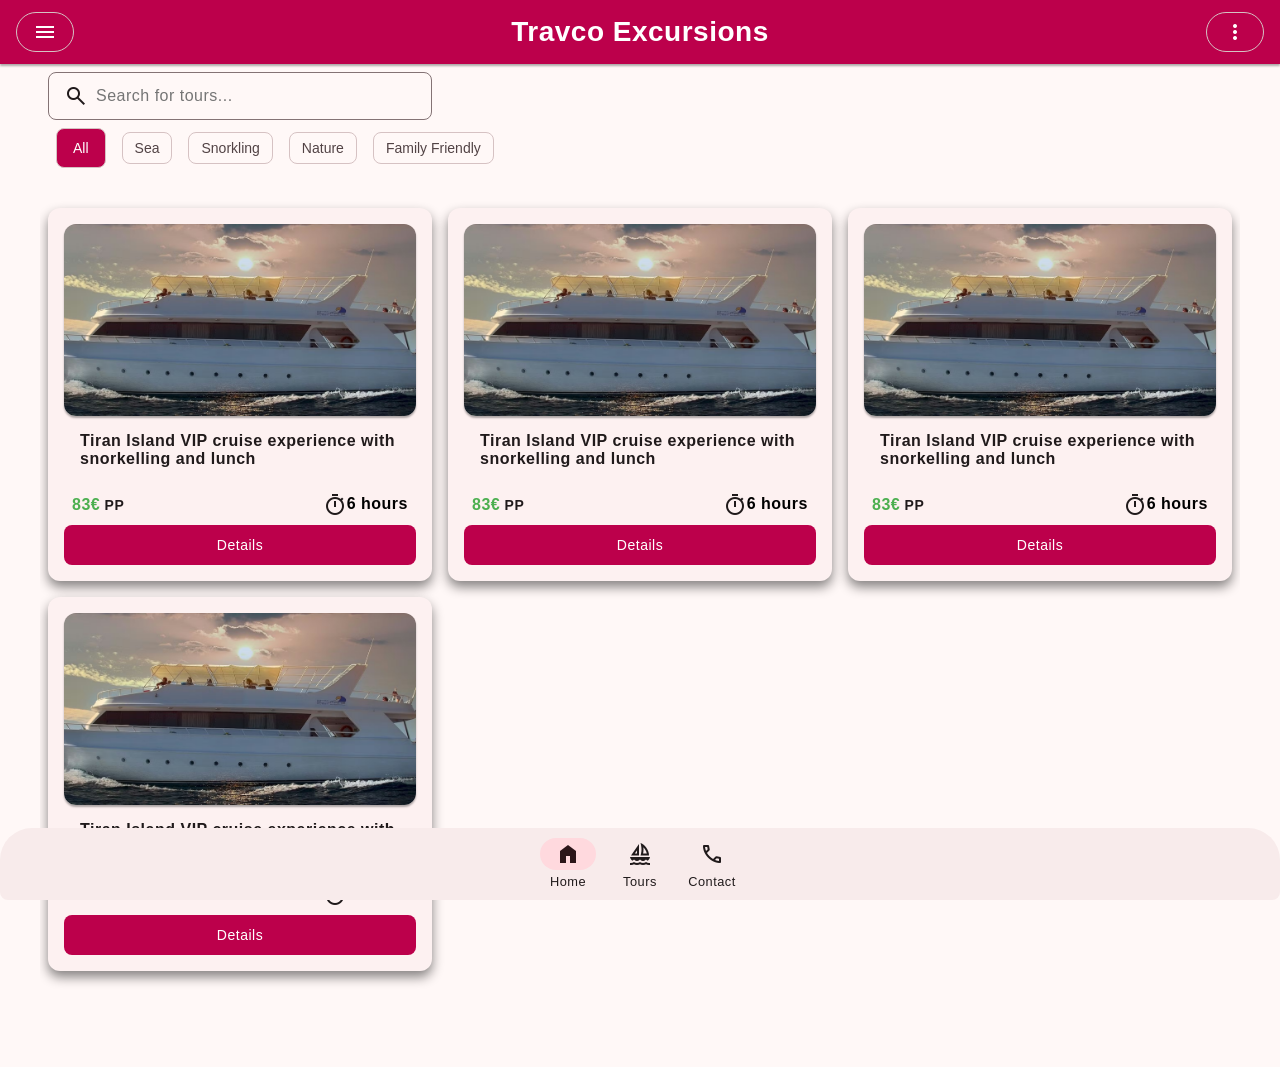
==== commit 32614532: "update" ====
--- a/index.html
+++ b/index.html
@@ -58,19 +58,21 @@
     <link href='/res/pics/travco/logo.png' rel='apple-touch-icon' />
     <!--[/PWA]__________________________________________________-->
     
-    <link href="res/libs/beercss/beer.min.css" rel="stylesheet" />
-    <link href="res/css/index.css" rel="stylesheet" />
+    <link href="/res/libs/beercss/beer.min.css" rel="stylesheet" />
+    <link href="/res/css/index.css" rel="stylesheet" />
     
-    <script src="res/libs/vue/vue.global.prod.js"></script>
-    <script src="res/libs/vue/vue-router.global.prod.js"></script>
+    <script src="/res/libs/vue/vue.global.prod.js"></script>
+    <script src="/res/libs/vue/vue-router.global.prod.js"></script>
+    <script src="/res/libs/vue/vuex.global.prod.js"></script>
+
 </head>
 
 <body class="light">
     <div id="app">
         <router-view></router-view>
     </div>
-    <script type="module" src="res/libs/beercss/beer.min.js"></script>
-    <script src="res/js/index.js"></script>
+    <script type="module" src="/res/libs/beercss/beer.min.js"></script>
+    <script src="/res/js/index.js"></script>
 </body>
 
 </html>
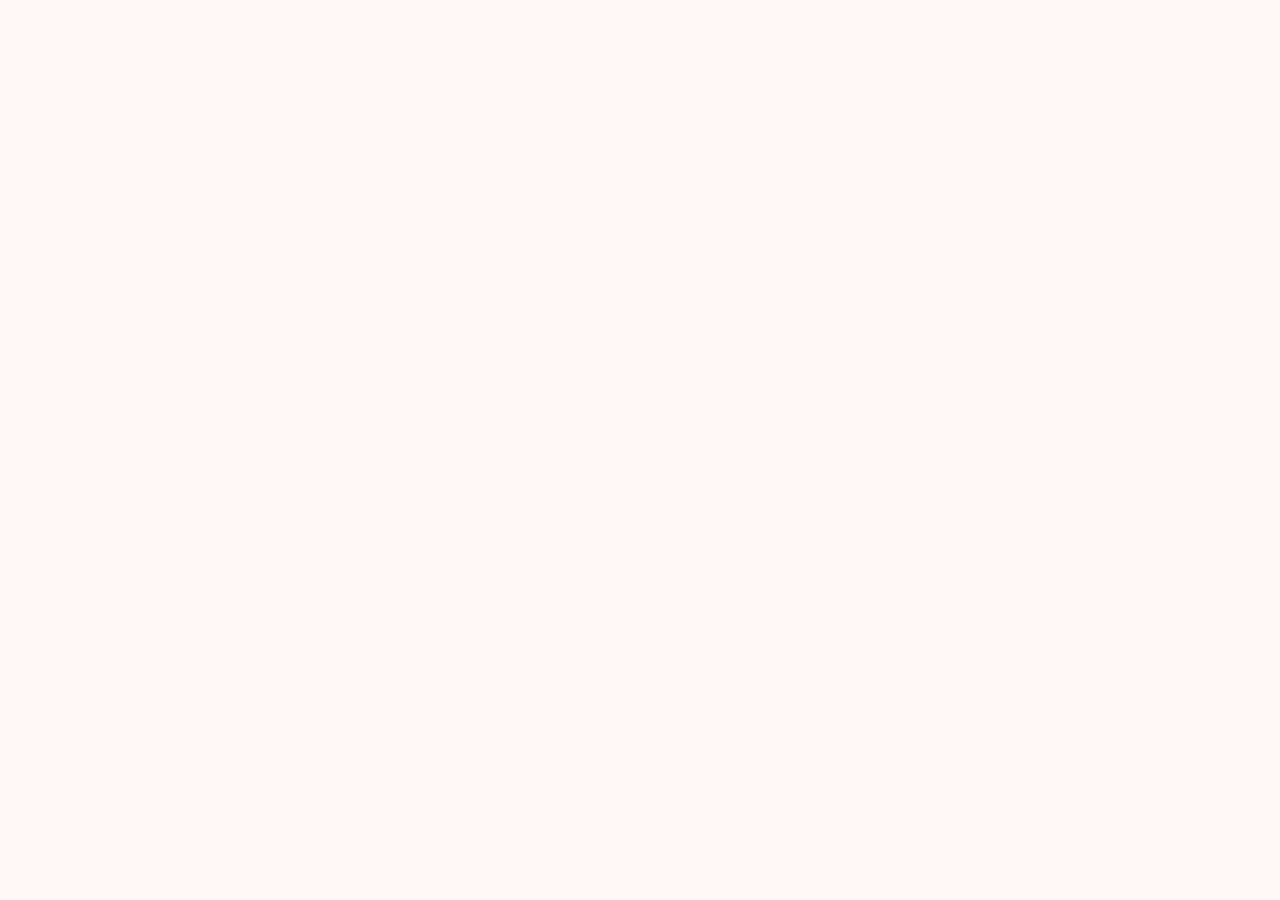
==== commit fd116606: "update" ====
--- a/index.html
+++ b/index.html
@@ -3,7 +3,8 @@
 
 <head>
     <meta charset="UTF-8">
-    <meta content='width=device-width, initial-scale=1, shrink-to-fit=no' name='viewport'>
+    <meta content='width=device-width, initial-scale=1, shrink-to-fit=no, maximum-scale=1.0, user-scalable=no' name='viewport'>
+
     <meta content='notranslate' name='google'>
     <meta content='unsafe-url' name='referrer'>
     
